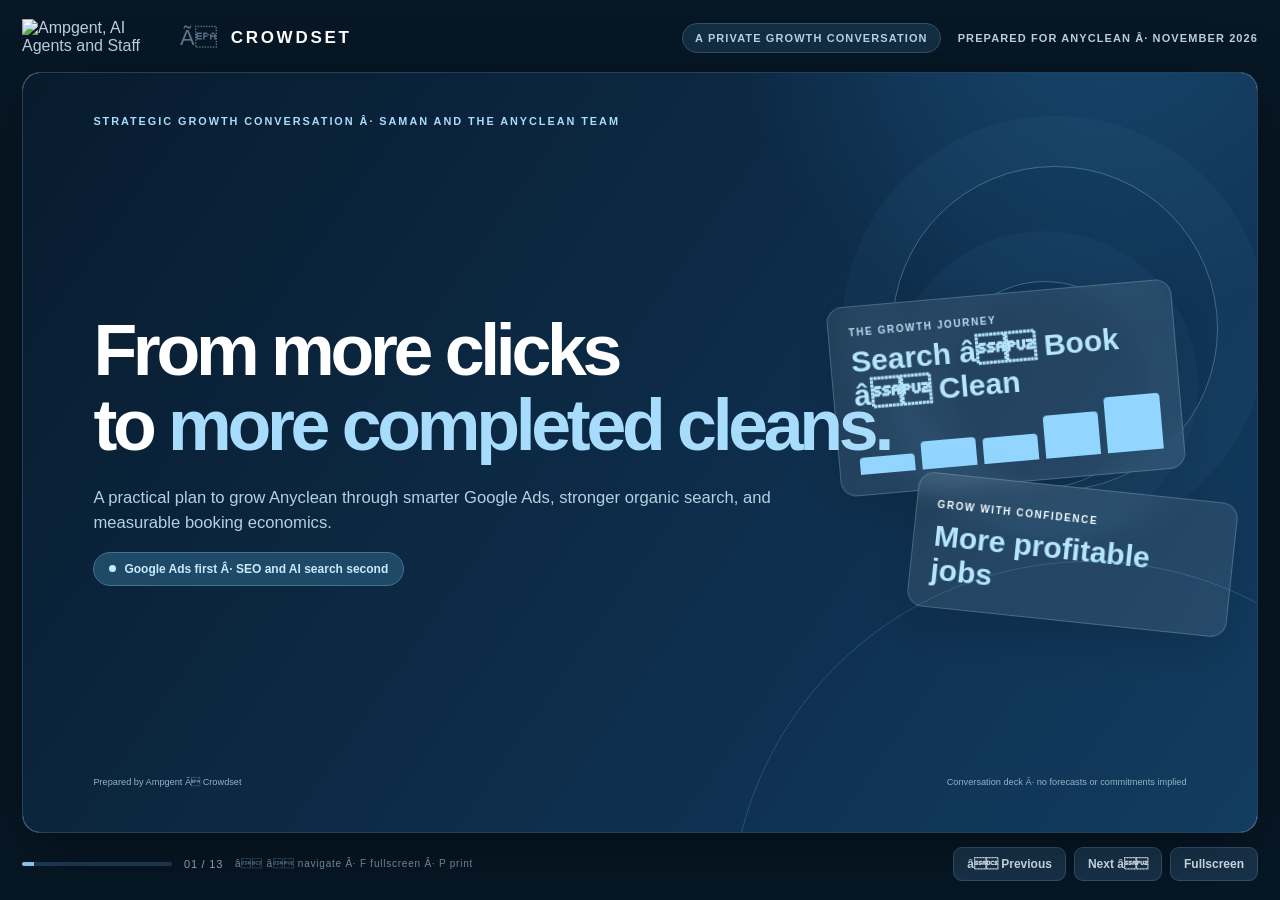
==== clients/anyclean/index.html @ 7c80d08f "Publish Anyclean growth strategy deck on shared Pages site" ====
<!doctype html>
<html lang="en">
<head>
<meta charset="utf-8">
<meta name="viewport" content="width=device-width,initial-scale=1,viewport-fit=cover">
<meta name="robots" content="noindex,nofollow,noarchive">
<meta name="theme-color" content="#081b2d">
<title>Anyclean Growth Strategy | Ampgent Ã Crowdset</title>
<style>
:root{--navy:#081b2d;--navy2:#102b45;--ink:#12243a;--muted:#5d7084;--blue:#287bc5;--ice:#a8dcfd;--sand:#cbae85;--teal:#13b79a;--lav:#7482bf;--paper:#f6f9fc;--border:#d8e2ed;--shadow:0 18px 60px #0b26321c;font-family:Inter,Manrope,"Segoe UI",Arial,sans-serif}
*{box-sizing:border-box}html,body{height:100%;margin:0}body{background:#071725;color:#fff;overflow:hidden;-webkit-font-smoothing:antialiased}button,input{font:inherit}a{color:inherit;text-underline-offset:3px}
#shell{height:100dvh;display:flex;flex-direction:column;padding:15px 22px 18px;gap:12px;max-width:1900px;margin:auto}
.topbar{height:45px;display:flex;align-items:center;justify-content:space-between;gap:20px;flex:none;color:#bfd0df}
.logo-row{display:flex;align-items:center;gap:14px}.ampgent{width:144px;height:38px;object-fit:contain}.brand-cross{color:#5d7991;font-size:22px}.crowdset{color:#fff;font-weight:850;letter-spacing:.16em;font-size:17px}.tiny{font-size:10px;letter-spacing:.16em;text-transform:uppercase;font-weight:850}.topbar-right{display:flex;align-items:center;gap:17px;font-size:11px;letter-spacing:.1em;text-transform:uppercase;font-weight:800}.topbar-right .tag{border:1px solid #34516a;background:#132d43;border-radius:100px;padding:8px 12px;color:#b9d2e9}
.stage{position:relative;flex:1;min-height:0;isolation:isolate;border:1px solid #244159;border-radius:18px;overflow:hidden;background:var(--paper);box-shadow:0 18px 70px #0005}.slide{display:none;position:absolute;inset:0;overflow:auto;background:var(--paper);color:var(--ink)}.slide.active{display:flex;flex-direction:column;animation:appear .32s ease-out both}@keyframes appear{from{opacity:.3;transform:translateY(7px)}to{opacity:1;transform:none}}
.slide.dark{background:linear-gradient(125deg,#081b2d 0%,#0f3354 74%,#123c60 100%);color:#fff}.slide.dark:before{content:"";position:absolute;width:60vw;height:60vw;border-radius:50%;background:radial-gradient(circle,#2e79b553,transparent 65%);top:-37vw;right:-16vw;pointer-events:none}.slide.dark:after{content:"";position:absolute;width:56vw;height:56vw;border-radius:50%;border:1px solid #6badd343;right:-15vw;bottom:-35vw;pointer-events:none}
.slide-inner{position:relative;z-index:1;display:flex;flex-direction:column;flex:1;padding:clamp(30px,3.3vw,62px) clamp(35px,5.5vw,96px) clamp(25px,3.3vw,55px);min-height:0}
.kicker{font-size:clamp(10px,.85vw,14px);font-weight:900;letter-spacing:.18em;text-transform:uppercase;color:var(--blue);margin:0 0 14px}.dark .kicker{color:var(--ice)}
h1,h2,h3,p{margin-top:0}h1{font-size:clamp(40px,5.6vw,96px);font-weight:850;line-height:1.04;letter-spacing:-.06em;max-width:1100px;margin-bottom:22px}h2{font-size:clamp(32px,3.5vw,65px);line-height:1.12;letter-spacing:-.05em;font-weight:840;margin-bottom:12px}h3{font-size:clamp(18px,1.65vw,28px);line-height:1.22;letter-spacing:-.026em;margin-bottom:10px}.sub{font-size:clamp(16px,1.3vw,24px);line-height:1.52;color:var(--muted);max-width:1000px}.dark .sub{color:#b4d1e3}.grow{flex:1}.em{color:var(--blue)}.dark .em{color:var(--ice)}
.deck-grid{display:grid;gap:clamp(12px,1.4vw,24px)}.g2{grid-template-columns:1fr 1fr}.g3{grid-template-columns:repeat(3,1fr)}.g4{grid-template-columns:repeat(4,1fr)}
.card{border-radius:16px;background:#fff;border:1px solid var(--border);box-shadow:0 7px 28px #17435a0a;padding:clamp(18px,2vw,32px);display:flex;flex-direction:column;gap:9px}.card.tint{background:#eaf2f9}.card.deep{background:#102e48;color:#fff;border-color:#234765}.card.soft{background:#eef9f6;border-color:#d4eee5}.card .smallcaps{font-size:10px;letter-spacing:.14em;text-transform:uppercase;font-weight:900;color:var(--muted)}.card.deep .smallcaps{color:#a4c6de}.metric{font-size:clamp(30px,3.3vw,62px);line-height:1.02;font-weight:850;letter-spacing:-.05em}.metric.blue{color:var(--blue)}.metric.teal{color:#009d83}.metric.sand{color:#d5b68c}.card .copy{font-size:clamp(12px,1.05vw,17px);line-height:1.48;color:var(--muted)}.card.deep .copy{color:#b7cfdd}.card .label{font-size:clamp(13px,1.1vw,17px);font-weight:760}
.pill{display:inline-flex;align-items:center;gap:8px;font-size:12px;font-weight:800;border-radius:100px;border:1px solid #bdd7ec;color:#145c92;background:#e4f1fa;padding:9px 15px}.dark .pill{background:#1e4967;color:#cae9fc;border-color:#47708a}.pill .dot{width:7px;height:7px;background:currentColor;border-radius:50%}
.bigline{display:flex;align-items:baseline;gap:18px}.bigline .metric{font-size:clamp(38px,4vw,74px)}.line{height:1px;background:var(--border);margin:12px 0}.dark .line{background:#315371}
.footer{margin-top:auto;padding-top:18px;display:flex;align-items:flex-end;justify-content:space-between;gap:20px;color:#748396;font-size:clamp(9px,.72vw,12px);line-height:1.5}.footer a{color:#3c73a4;text-decoration:underline}.dark .footer{color:#93b1c7}.dark .footer a{color:#b5daf6}.sources{max-width:90%}.source-label{font-weight:800;color:var(--muted)}
.arrow{width:34px;height:34px;display:flex;align-items:center;justify-content:center;background:#dbeaf5;color:#2c6ca5;border-radius:100px;font-weight:900;font-size:20px}.dark .arrow{background:#315976;color:white}.pipeline{display:flex;gap:10px;align-items:stretch}.pipe-step{flex:1;min-width:0;padding:18px 14px;border-radius:12px;background:#e8f1f9;border:1px solid #d1e2f0;font-weight:850;font-size:clamp(12px,1.2vw,19px);line-height:1.25}.pipe-step small{display:block;color:#687f91;font-size:11px;font-weight:600;margin-top:7px}.pipe-step.target{background:#d4f2e8;border-color:#b3e2d3}.pipe-arrow{align-self:center;font-size:20px;color:#7395b4}
.question{display:flex;gap:14px;align-items:flex-start;font-size:clamp(17px,1.45vw,25px);line-height:1.35;font-weight:690;border-bottom:1px solid #dae4ec;padding:17px 0}.question .idx{color:var(--blue);font-weight:900;font-size:16px;min-width:26px}
.slider-card{background:#fff;border:1px solid #dce5ef;border-radius:14px;padding:18px 20px}.slider-head{display:flex;align-items:center;justify-content:space-between;gap:20px;font-size:13px;font-weight:760}.slider-head strong{font-size:clamp(18px,1.7vw,28px);color:#154c78;font-variant-numeric:tabular-nums}.slider-card input[type=range]{width:100%;margin-top:14px;accent-color:#246ca6;cursor:pointer}.slider-card small{font-size:10px;color:#8696a6}.data-score{display:flex;align-items:center;justify-content:space-between;gap:25px;padding:23px 28px;background:#10324d;color:white;border-radius:18px}.data-score .minor{font-size:11px;color:#a7c6db;text-transform:uppercase;letter-spacing:.13em;font-weight:850}.data-score .major{font-size:clamp(36px,3.4vw,62px);font-weight:850;letter-spacing:-.055em}.data-score .explain{font-size:12px;max-width:180px;color:#c0d6e4;line-height:1.4}
.table-lite{width:100%;border-collapse:collapse;overflow:hidden;background:#fff;border-radius:12px;border:1px solid #dae5ee;font-size:clamp(11px,1vw,16px)}.table-lite th{background:#e8f1f9;text-align:left;color:#436c8d;font-size:10px;text-transform:uppercase;letter-spacing:.1em;padding:13px 15px}.table-lite td{padding:16px 15px;border-top:1px solid #e3edf4;font-weight:690}.table-lite td:last-child,.table-lite th:last-child{text-align:right}.table-lite .estimate{color:#1d6cab;font-weight:900}.thinbar{height:9px;background:#dfeaf3;border-radius:99px;overflow:hidden;margin-top:11px}.thinbar span{display:block;height:100%;background:linear-gradient(90deg,#1c67ac,#35aadd);border-radius:99px}
.bubble{height:7px;width:7px;border-radius:50%;background:#26b89d;display:inline-block;margin-right:7px}.sep{width:1px;background:#cadbe7}.accent{border-left:4px solid var(--blue);padding-left:18px}.tagline{font-size:clamp(14px,1.25vw,23px);color:#d0e9f7;font-weight:620}.nobreak{white-space:nowrap}
.deck-controls{height:37px;display:flex;align-items:center;justify-content:space-between;flex:none;color:#91afc4}.control-left{display:flex;align-items:center;gap:12px;font-size:11px;letter-spacing:.07em}.meter{height:4px;background:#203b54;width:150px;border-radius:100px;overflow:hidden}.meter-fill{height:100%;width:7%;background:#91cef5;transition:width .25s}.control-right{display:flex;align-items:center;gap:8px}.btn{border:1px solid #35536a;border-radius:9px;background:#18334b;color:#dae9f4;font-weight:750;font-size:12px;padding:9px 13px;cursor:pointer}.btn:hover{background:#245273}.btn:focus-visible{outline:3px solid #84c5f4}.key-help{font-size:10px;color:#7697ad;margin-right:8px}
.right-illustration{position:absolute;right:2%;top:9%;height:80%;width:40%;pointer-events:none}.orb{position:absolute;border:1px solid #a1d4ee55;border-radius:50%;box-shadow:0 0 0 50px #7dbde90a}.orb.one{width:66%;aspect-ratio:1;right:3%;top:4%}.orb.two{width:42%;aspect-ratio:1;right:17%;top:23%}.float-card{position:absolute;background:#fbffff16;border:1px solid #caedff38;backdrop-filter:blur(10px);color:#f4fbff;padding:20px;border-radius:16px;box-shadow:0 20px 50px #0002}.float-card.one{right:11%;top:25%;width:70%;transform:rotate(-5deg)}.float-card.two{right:0;top:57%;width:65%;transform:rotate(6deg)}.float-num{font-size:30px;font-weight:850;color:#b6e6fd;margin-top:7px}.float-graph{display:flex;align-items:end;height:62px;gap:7px}.float-graph i{display:block;background:#92d6ff;border-radius:4px 4px 0 0;flex:1}
.disclaimer{background:#fff7e9;border:1px solid #f0deba;border-radius:10px;padding:10px 14px;color:#765d3c;font-size:11px;line-height:1.45;font-weight:650}.bluecap{color:#286f9f;font-size:11px;letter-spacing:.11em;text-transform:uppercase;font-weight:900}
@media(max-width:1000px){.slide-inner{padding:28px 38px}.g4{grid-template-columns:repeat(2,1fr)}h2{font-size:clamp(29px,4.2vw,48px)}.card{padding:17px}.footer{font-size:9px}.control-left .key-help{display:none}.metric{font-size:40px}.right-illustration{opacity:.55}}
@media(max-width:680px){#shell{padding:7px 6px 10px;gap:5px}.topbar{height:36px;padding:0 5px}.ampgent{width:98px;height:30px}.crowdset{font-size:11px}.logo-row{gap:7px}.brand-cross{font-size:14px}.topbar-right{display:none}.stage{border-radius:9px}.slide-inner{padding:30px 19px 24px}.g2,.g3,.g4{grid-template-columns:1fr}.deck-grid{gap:10px}.card{padding:15px;gap:3px}.card .copy{font-size:12px}h1{font-size:38px;letter-spacing:-.045em}h2{font-size:32px}.sub{font-size:15px}.footer{font-size:9px}.right-illustration{opacity:.18}.pipeline{flex-direction:column}.pipe-arrow{transform:rotate(90deg)}.pipe-step{padding:10px}.table-lite td,.table-lite th{padding:9px 7px;font-size:10px}.question{font-size:17px;padding:10px 0}.slider-card{padding:10px}.card .metric{font-size:36px}.key-help{display:none}.deck-controls{height:35px}.footer{padding-top:10px}.source-label{display:none}}
@media print{@page{size:16in 9in;margin:0}html,body{height:auto;overflow:visible;background:#fff}#shell{height:auto;display:block;padding:0}.topbar,.deck-controls{display:none}.stage{border:0;box-shadow:none;display:block;overflow:visible}.slide{position:relative;display:flex!important;height:9in;width:16in;overflow:hidden;break-after:page;page-break-after:always}.slide-inner{padding:62px 85px}.right-illustration{width:40%}.footer{font-size:12px}}
</style>
</head>
<body>
<div id="shell">
<header class="topbar" aria-label="Presentation branding">
  <div class="logo-row"><img class="ampgent" src="ampgent.svg" alt="Ampgent, AI Agents and Staff"><span class="brand-cross">Ã</span><span class="crowdset">CROWDSET</span></div>
  <div class="topbar-right"><span class="tag">A private growth conversation</span><span>Prepared for Anyclean Â· November 2026</span></div>
</header>
<main class="stage" id="stage" aria-label="Anyclean strategy presentation">

<section class="slide dark active" data-slide="1" aria-label="Opening">
<div class="right-illustration"><div class="orb one"></div><div class="orb two"></div><div class="float-card one"><div class="tiny" style="color:#b9ddf2">The growth journey</div><div class="float-num">Search â Book â Clean</div><div class="float-graph"><i style="height:28%"></i><i style="height:45%"></i><i style="height:42%"></i><i style="height:69%"></i><i style="height:90%"></i></div></div><div class="float-card two"><span class="tiny">Grow with confidence</span><div class="float-num">More profitable jobs</div></div></div>
<div class="slide-inner"><div class="kicker">Strategic growth conversation Â· Saman and the Anyclean team</div><div class="grow" style="display:flex;flex-direction:column;justify-content:center;max-width:880px"><h1>From more clicks<br>to <span class="em">more completed cleans.</span></h1><p class="sub" style="max-width:680px">A practical plan to grow Anyclean through smarter Google Ads, stronger organic search, and measurable booking economics.</p><div><span class="pill"><span class="dot"></span>Google Ads first Â· SEO and AI search second</span></div></div><div class="footer"><span>Prepared by Ampgent Ã Crowdset</span><span>Conversation deck Â· no forecasts or commitments implied</span></div></div>
</section>

<section class="slide" data-slide="2" aria-label="Discovery questions">
<div class="slide-inner"><div class="kicker">01 Â· Align on the actual business goal</div><h2>Before we talk about leads,<br><span class="em">what does success mean?</span></h2><p class="sub">Let's make sure we're solving for profitable completed work, not just a larger number in an advertising dashboard.</p><div class="deck-grid g2" style="margin-top:clamp(12px,2vw,30px)"><div class="card"><div class="bluecap">Three things to clarify</div><div class="question"><span class="idx">01</span><span>Is <strong>100 leads per day</strong> the target, or the current volume?</span></div><div class="question"><span class="idx">02</span><span>What qualifies as a lead, an enquiry, a quote, or a booking?</span></div><div class="question"><span class="idx">03</span><span>Which cities and services can accept more work today?</span></div></div><div class="card deep"><span class="smallcaps">The lens we recommend</span><div class="metric sand" style="font-size:clamp(38px,3.4vw,60px)">Profit per job</div><p class="copy">A campaign only scales sustainably when bookings, fulfillment capacity, contribution margin, and repeat demand all work together.</p><div class="line"></div><p style="font-size:18px;line-height:1.35;margin:0;color:#e0eff7;font-weight:690">We'll set the target together after seeing actual account and booking data.</p></div></div><div class="footer"><span>Discovery first, recommendation second</span><span>2 / 13</span></div></div>
</section>

<section class="slide" data-slide="3" aria-label="Anyclean current business">
<div class="slide-inner"><div class="kicker">02 Â· Anyclean today</div><h2>You've already built<br><span class="em">a meaningful national footprint.</span></h2><p class="sub">These are conversation starting points, not an audit of financial or operational records.</p><div class="deck-grid g3" style="margin-top:clamp(12px,2vw,30px)"><div class="card deep"><div class="smallcaps">Annual sales Â· reported by Saman</div><div class="metric sand">$1.2M</div><div class="copy">CAD, pending confirmation of the reporting period and whether this is gross bookings or retained company revenue.</div></div><div class="card"><div class="smallcaps">Completed jobs Â· public website</div><div class="metric blue">5,684</div><div class="copy">Cumulative since May 2024. Not a current-year count or a measure of advertising leads.</div></div><div class="card"><div class="smallcaps">Published local footprint</div><div class="metric blue">460</div><div class="copy">Area pages across Canadian towns and cities. A foundation for more relevant search journeys.</div></div></div><div class="card" style="margin-top:20px;padding:19px 28px"><div class="deck-grid g3"><div><strong>44%</strong><div class="copy">Move-in / move-out share of historical completed jobs</div></div><div><strong>27%</strong><div class="copy">Deep cleaning share of historical completed jobs</div></div><div><strong>4.3 / 5</strong><div class="copy">Published combined Google and Trustpilot rating</div></div></div></div><div class="footer"><span class="sources"><span class="source-label">Sources</span> <a href="https://anyclean.ca/locations/" target="_blank" rel="noreferrer">Anyclean locations and cumulative jobs, Oct 18 2026</a>. Annual sales as reported in preliminary conversation.</span><span>3 / 13</span></div></div>
</section>

<section class="slide" data-slide="4" aria-label="Estimate current jobs and leads">
<div class="slide-inner"><div class="kicker">03 Â· An interactive working model</div><h2>What might <span class="em">$1.2 million</span><br>actually translate into?</h2><p class="sub">Change the two assumptions below together. These are estimates based on reported revenue, not measured lead volume.</p><div class="deck-grid g2" style="margin-top:18px;align-items:stretch"><div class="deck-grid" style="gap:13px"><div class="slider-card"><div class="slider-head"><span>Average revenue per completed job</span><strong id="ticketVal">CAD $400</strong></div><input id="ticketRange" type="range" min="200" max="700" value="400" step="25" aria-label="Average job revenue"><small>Anyclean publicly reports a wide range of service-specific job totals.</small></div><div class="slider-card"><div class="slider-head"><span>Enquiry-to-completed-job rate</span><strong id="closeVal">35%</strong></div><input id="closeRange" type="range" min="15" max="60" value="35" step="5" aria-label="Enquiry to completed job percentage"><small>Assumption only, confirm the CRM's actual end-to-end conversion.</small></div><div class="disclaimer">CAD 1.2M is treated as annual gross completed-job billings for illustration. If the business recognizes net revenue or includes subscription, repeat or non-job income, this model must be adjusted.</div></div><div class="deck-grid g2" style="align-content:stretch"><div class="card tint"><div class="smallcaps">Possible jobs / month</div><div class="metric blue" id="nowJobs">250</div><div class="copy">At the selected average job value</div></div><div class="card tint"><div class="smallcaps">Possible enquiries / month</div><div class="metric blue" id="nowLeads">714</div><div class="copy">Based on the selected conversion rate</div></div><div class="card deep" style="grid-column:1/-1"><div class="smallcaps">Implied enquiries per day</div><div class="bigline"><div class="metric sand" id="nowDaily">24</div><span class="copy">vs. a potential 100/day goal</span></div><div class="thinbar" style="background:#325773"><span id="baselineBar" style="width:24%"></span></div></div></div></div><div class="footer"><span>Illustrative model, 12 months a year and 30 days per month for lead averages</span><span>4 / 13</span></div></div>
</section>

<section class="slide dark" data-slide="5" aria-label="One hundred leads per day scenario">
<div class="slide-inner"><div class="kicker">04 Â· Ambition meets operational reality</div><h2>What could <span class="em">100 leads per day</span><br>actually mean for Anyclean?</h2><p class="sub">Using the same assumptions from the previous slide. No advertising cost is included in these gross-billings projections.</p><div class="deck-grid g3" style="margin-top:clamp(16px,2.5vw,38px)"><div class="card deep"><div class="smallcaps">Leads / 30-day month</div><div class="metric sand">3,000</div><div class="copy">New inbound enquiries, assuming 100 per day</div></div><div class="card deep"><div class="smallcaps">Completed jobs / month</div><div class="metric sand" id="goalJobs">1,050</div><div class="copy" id="goalJobDesc">Using a 35% enquiry-to-job rate</div></div><div class="card deep"><div class="smallcaps">Annualized gross job billings</div><div class="metric sand" id="goalRevenue">$5.04M</div><div class="copy">Using the assumed average job value, before labor and operating costs</div></div></div><div class="card" style="margin-top:clamp(13px,2vw,27px);background:#d9eaf7;color:#153451"><div style="display:flex;gap:18px;align-items:center;justify-content:space-between;flex-wrap:wrap"><div><div class="smallcaps">Scale implied by the target</div><div class="metric blue" id="goalMultiple">4.2Ã</div></div><div style="max-width:660px;font-size:clamp(15px,1.25vw,21px);line-height:1.45;font-weight:700">The question becomes whether crews, scheduling, service quality, cash flow and booking conversion can scale this far, not just whether we can buy more traffic.</div></div></div><div class="footer"><span>Scenario only. Assumes all leads are incremental, 30 days per month, constant ticket and close rate, and sufficient capacity. Not a revenue forecast.</span><span>5 / 13</span></div></div>
</section>

<section class="slide" data-slide="6" aria-label="Where to start">
<div class="slide-inner"><div class="kicker">05 Â· Focus before nationwide expansion</div><h2>Start where <span class="em">demand and delivery</span><br>already have evidence.</h2><p class="sub">Anyclean's publicly reported completed jobs provide a starting shortlist, not proof of current search demand or profitability.</p><div class="deck-grid g3" style="margin-top:25px"><div class="card"><div class="smallcaps">Toronto Â· Ontario</div><div class="metric blue">757</div><div class="label">historical completed jobs</div><div class="line"></div><h3>Deep cleaning<br>and move-out</h3><div class="copy">Strong existing activity across both categories. Start with distinct landing pages and ad groups.</div></div><div class="card"><div class="smallcaps">Vancouver Â· British Columbia</div><div class="metric blue">321</div><div class="label">historical completed jobs</div><div class="line"></div><h3>Move-out cleaning</h3><div class="copy">Relocation-intent searches. Test one clear service promise and quality of bookings.</div></div><div class="card"><div class="smallcaps">Calgary Â· Alberta</div><div class="metric blue">294</div><div class="label">historical completed jobs</div><div class="line"></div><h3>Move-out cleaning</h3><div class="copy">A second market with public job history. Hold as a reserve until budget and crew availability are confirmed.</div></div></div><div class="card tint" style="margin-top:20px;display:block"><strong>Proposed principle.</strong> Allocate the first pilot by service, city and booking capacity. Avoid spreading a small budget across hundreds of landing-page locations before learning what converts.</div><div class="footer"><span class="sources">Source. <a href="https://anyclean.ca/locations/" target="_blank" rel="noreferrer">Anyclean published cumulative job records, Oct 18 2026</a>. Pilot priorities are our hypotheses.</span><span>6 / 13</span></div></div>
</section>

<section class="slide" data-slide="7" aria-label="Keywords and click economics">
<div class="slide-inner"><div class="kicker">06 Â· Search keyword opportunity and cost model</div><h2>What do high-intent clicks<br><span class="em">turn into?</span></h2><div class="deck-grid g2" style="margin-top:8px;align-items:start"><div class="deck-grid" style="gap:10px"><div class="card tint"><div class="smallcaps">Candidate keyword families Â· not a Planner export</div><div style="display:flex;gap:8px;flex-wrap:wrap;margin-top:8px"><span class="pill">move out cleaning toronto</span><span class="pill">deep cleaning toronto</span><span class="pill">move out cleaning vancouver</span><span class="pill">move out cleaning calgary</span></div><p class="copy" style="margin:8px 0 0">Search volume and keyword-specific Canadian bids are still awaiting authenticated Google Keyword Planner or Anyclean account access.</p></div><div class="deck-grid g2"><div class="slider-card"><div class="slider-head"><span>Example CPC Â· CAD</span><strong id="cpcVal">$4.00</strong></div><input type="range" id="cpcRange" min="2" max="12" step=".5" value="4" aria-label="Example Canadian dollars per click"></div><div class="slider-card"><div class="slider-head"><span>Click-to-lead conversion</span><strong id="cvrVal">8%</strong></div><input type="range" id="cvrRange" min="4" max="25" step="1" value="8" aria-label="Example paid search conversion percentage"></div></div><div class="data-score"><div><div class="minor">Illustrative media CPL</div><div class="major" id="modelCpl">CAD $50.00</div></div><div class="explain">CPC divided by conversion rate. This is not a quote, target or prediction.</div></div></div><div class="card"><div class="smallcaps">External category benchmark Â· US, not Canada</div><div class="metric blue">US $8.50</div><div class="label">CPC, cleaning / maid services</div><div class="line"></div><div class="deck-grid g2"><div><div class="metric" style="font-size:clamp(26px,2.5vw,45px)">17.65%</div><div class="copy">Reported click-to-lead conversion</div></div><div><div class="metric" style="font-size:clamp(26px,2.5vw,45px)">US $46.99</div><div class="copy">Reported cost per lead</div></div></div><div class="disclaimer" style="margin-top:auto">External LocaliQ 2025 US benchmark across cleaning businesses, not Anyclean's results. The CAD calculator at left uses deliberately chosen illustrative assumptions, not these US values.</div></div></div><div class="footer"><span class="sources">Source. <a href="https://localiq.com/blog/home-services-search-advertising-benchmarks/" target="_blank" rel="noreferrer">LocaliQ 2025 cleaning category benchmarks</a>. Canadian keyword-level Planner results remain unverified.</span><span>7 / 13</span></div></div>
</section>

<section class="slide" data-slide="8" aria-label="Value of active management">
<div class="slide-inner"><div class="kicker">07 Â· Google Ads management</div><h2>Running campaigns is one thing.<br><span class="em">Managing them actively</span> is another.</h2><p class="sub">The goal is not simply cheaper clicks. It is more completed work for the same, or better controlled, acquisition budget.</p><div class="deck-grid g2" style="margin-top:23px"><div class="card"><div class="smallcaps">Common self-managed risks to check</div><div class="question" style="font-size:clamp(14px,1.2vw,20px)"><span class="idx">01</span><span>Search terms that look relevant but never book</span></div><div class="question" style="font-size:clamp(14px,1.2vw,20px)"><span class="idx">02</span><span>Budget spread across the wrong cities or services</span></div><div class="question" style="font-size:clamp(14px,1.2vw,20px)"><span class="idx">03</span><span>Automated bidding trained on every form, not real jobs</span></div><div class="question" style="font-size:clamp(14px,1.2vw,20px);border-bottom:0"><span class="idx">04</span><span>Leads lost between click, call, quote and booking</span></div></div><div class="card deep"><div class="smallcaps">What a dedicated operator should deliver</div><div class="question" style="color:#e5f1f7;border-color:#315470;font-size:clamp(14px,1.2vw,20px)"><span class="idx" style="color:#b1dafe">01</span><span>Weekly search term pruning and negative keyword work</span></div><div class="question" style="color:#e5f1f7;border-color:#315470;font-size:clamp(14px,1.2vw,20px)"><span class="idx" style="color:#b1dafe">02</span><span>Service-by-city budget and creative experiments</span></div><div class="question" style="color:#e5f1f7;border-color:#315470;font-size:clamp(14px,1.2vw,20px)"><span class="idx" style="color:#b1dafe">03</span><span>Offline booked-job conversion feedback into Ads</span></div><div class="question" style="color:#e5f1f7;border:0;font-size:clamp(14px,1.2vw,20px)"><span class="idx" style="color:#b1dafe">04</span><span>Clear scorecards linking spend to completed revenue</span></div></div></div><div class="footer"><span>Optimization practices to evaluate, not claims about the current Anyclean account</span><span>8 / 13</span></div></div>
</section>

<section class="slide" data-slide="9" aria-label="Conversion rate improvement model">
<div class="slide-inner"><div class="kicker">08 Â· What management improvements could be worth</div><h2>A better conversion rate can<br><span class="em">change the economics.</span></h2><p class="sub">Sensitivity model at an unchanged hypothetical CAD $4 CPC. These are possible arithmetic outcomes, not an industry-measured uplift or promised improvement.</p><div class="deck-grid g3" style="margin-top:27px"><div class="card"><div class="smallcaps">Illustrative baseline</div><div class="metric">8%</div><div class="label">Visitor-to-lead conversion</div><div class="line"></div><div class="metric blue">$50</div><div class="copy">CAD media cost per lead</div></div><div class="card soft"><div class="smallcaps">If conversion increases</div><div class="metric teal">10%</div><div class="label">25% relative increase in lead rate</div><div class="line"></div><div class="metric teal">$40</div><div class="copy">CAD media CPL, 20% lower than example baseline</div></div><div class="card soft"><div class="smallcaps">If conversion improves further</div><div class="metric teal">12%</div><div class="label">50% relative increase in lead rate</div><div class="line"></div><div class="metric teal">$33.33</div><div class="copy">CAD media CPL, 33% lower than example baseline</div></div></div><div class="card tint" style="margin-top:24px"><h3 style="margin-bottom:3px">How would we pursue this?</h3><div class="deck-grid g3"><div class="copy"><span class="bubble"></span>Better keyword and geographic intent</div><div class="copy"><span class="bubble"></span>Landing pages aligned to cleaning service</div><div class="copy"><span class="bubble"></span>Call, quote and booking attribution</div></div></div><div class="footer"><span>Illustration. Media CPL = average CPC Ã· lead conversion rate. Real impact depends on account baseline, lead quality, competition, costs, and implementation.</span><span>9 / 13</span></div></div>
</section>

<section class="slide" data-slide="10" aria-label="SEO and answer engine optimization">
<div class="slide-inner"><div class="kicker">09 Â· A second compounding acquisition channel</div><h2>Build organic demand alongside<br><span class="em">paid search performance.</span></h2><p class="sub">Search engine optimization and AI search visibility should reduce dependence on paid acquisition over time, not be sold as a magic way to lower Google auction CPC.</p><div class="deck-grid g2" style="margin-top:20px"><div class="card"><div class="smallcaps">Search engine optimization Â· SEO</div><h3>Win more relevant unpaid visits.</h3><p class="copy">Improve technical performance, local service-page uniqueness, internal links, genuinely useful service content, reviews and city coverage. Measure organic enquiries and completed jobs, not rankings alone.</p><div class="line"></div><div class="bluecap">Opportunity for Anyclean</div><p class="copy" style="margin:0">460 published area pages create both an opportunity for coverage and a need to evaluate page quality and differentiation.</p></div><div class="card deep"><div class="smallcaps">AI and answer engine visibility Â· AEO / GEO</div><h3>Be discoverable where answers are formed.</h3><p class="copy">Develop trustworthy, well-structured service information, local evidence and authoritative mentions. Track referral visibility, branded searches and qualified visits where measurable.</p><div class="line"></div><p class="copy" style="margin:0">Google says good SEO fundamentals also apply to AI Overviews and AI Mode. No special AI-only markup or guaranteed placement exists.</p></div></div><div class="footer"><span class="sources">Sources. <a href="https://anyclean.ca/locations/" target="_blank" rel="noreferrer">Anyclean locations</a>. <a href="https://developers.google.com/search/docs/appearance/ai-features" target="_blank" rel="noreferrer">Google Search Central, AI features and your website</a>.</span><span>10 / 13</span></div></div>
</section>

<section class="slide" data-slide="11" aria-label="Organic economics scenario">
<div class="slide-inner"><div class="kicker">10 Â· Illustrating blended acquisition economics</div><h2>More organic leads can lower<br><span class="em">the average media cost of growth.</span></h2><p class="sub">A model of channel mix, not a prediction of what SEO or AEO will generate.</p><div class="deck-grid g2" style="margin-top:19px"><div class="deck-grid" style="gap:12px"><div class="card"><div class="smallcaps">Paid media stays constant</div><div class="metric blue">$10,000</div><div class="copy">CAD monthly media spend, generating 200 leads at CAD $50 paid media CPL</div></div><div class="slider-card"><div class="slider-head"><span>Additional organic leads / month</span><strong id="organicVal">50</strong></div><input type="range" id="organicRange" min="0" max="150" step="10" value="50" aria-label="Additional monthly organic leads"><small>Only count qualified incremental leads, not duplicated paid traffic.</small></div></div><div class="card deep"><div class="smallcaps">Illustrative combined funnel</div><div class="deck-grid g2"><div><div class="metric sand" id="blendedLeads">250</div><div class="copy">Total paid and incremental organic leads</div></div><div><div class="metric sand" id="blendedCpl">$40</div><div class="copy">Media spend per combined lead</div></div></div><div class="line"></div><div class="bigline"><div class="metric" id="blendedSavings" style="color:#8ee1c9">20%</div><div class="copy">lower blended media cost per lead, before SEO fees</div></div></div></div><div class="disclaimer" style="margin-top:17px">SEO does not automatically lower Google Ads CPC. Savings are from acquiring more incremental leads without proportional media spend. Include SEO labor and content costs to calculate true all-in acquisition cost; measure incrementality to avoid double counting.</div><div class="footer"><span>Hypothetical acquisition-mix illustration only. No organic traffic forecast or result guarantee.</span><span>11 / 13</span></div></div>
</section>

<section class="slide" data-slide="12" aria-label="Data access and measurement">
<div class="slide-inner"><div class="kicker">11 Â· The data needed for a credible plan</div><h2>We need to see the <span class="em">complete funnel</span>,<br>not just the Ads dashboard.</h2><div class="pipeline" style="margin-top:18px"><div class="pipe-step">Search<br>click<small>Google Ads</small></div><div class="pipe-arrow">â</div><div class="pipe-step">Enquiry<small>GA4 Â· calls Â· forms</small></div><div class="pipe-arrow">â</div><div class="pipe-step">Qualified<br>lead<small>CRM Â· follow-up</small></div><div class="pipe-arrow">â</div><div class="pipe-step">Booked<br>clean<small>Calendar Â· jobs</small></div><div class="pipe-arrow">â</div><div class="pipe-step target">Completed<br>profit<small>Value Â· margin</small></div></div><div class="deck-grid g2" style="margin-top:26px"><div class="card"><h3>Read-only access we would request</h3><div class="copy"><span class="bubble"></span>Google Ads account and conversion actions</div><div class="copy"><span class="bubble"></span>Google Analytics 4 and Google Tag Manager</div><div class="copy"><span class="bubble"></span>Google Search Console, for organic traffic</div><div class="copy"><span class="bubble"></span>Call tracking, CRM and booking performance exports</div><div class="copy"><span class="bubble"></span>Google Business Profiles, if applicable</div></div><div class="card tint"><h3>Business numbers to validate together</h3><div class="copy"><span class="bubble"></span>Last 90 days of ad spend, clicks and real leads</div><div class="copy"><span class="bubble"></span>Lead-to-quote and quote-to-paid-job rates</div><div class="copy"><span class="bubble"></span>Average job billings and actual contribution margin</div><div class="copy"><span class="bubble"></span>Repeat bookings and lifetime customer value</div><div class="copy"><span class="bubble"></span>Crew capacity and unserved cities</div></div></div><div class="footer"><span>Invite access via native Google permissions. Never share account passwords or private keys.</span><span>12 / 13</span></div></div>
</section>

<section class="slide dark" data-slide="13" aria-label="Recommendation and next step">
<div class="slide-inner"><div class="kicker">12 Â· The proposed next step</div><h2>Validate first.<br><span class="em">Then build a repeatable growth engine.</span></h2><p class="sub" style="max-width:900px">A focused, measurable engagement. No promised cost per lead, booked-job volume, or spend commitment before account review.</p><div class="deck-grid g3" style="margin-top:clamp(24px,3vw,52px)"><div class="card deep"><span class="smallcaps">Phase 1 Â· Diagnose</span><h3 style="font-size:clamp(20px,2.1vw,36px)">Audit the real economics</h3><p class="copy">Read Ads and GA4, validate conversion quality, account structure and last 90 days of booked-job performance.</p></div><div class="card deep"><span class="smallcaps">Phase 2 Â· Prove</span><h3 style="font-size:clamp(20px,2.1vw,36px)">Test a focused pilot</h3><p class="copy">Launch only after approval, in a few service and city combinations, with a capped budget and clear success metrics.</p></div><div class="card deep"><span class="smallcaps">Phase 3 Â· Compound</span><h3 style="font-size:clamp(20px,2.1vw,36px)">Scale what works</h3><p class="copy">Optimize for qualified bookings while building SEO and credible AI search visibility to diversify future demand.</p></div></div><div class="card" style="margin-top:clamp(15px,2vw,30px);background:#e5f2f8"><div style="display:flex;justify-content:space-between;gap:20px;align-items:center;flex-wrap:wrap"><div><div class="bluecap">The decision we'd like to make today</div><h3 style="margin:5px 0 0;color:#153956">Can we review your real account and booking data, then agree on a viable pilot?</h3></div><span class="pill">Ampgent Ã Crowdset</span></div></div><div class="footer"><span>Services. Google Ads management Â· SEO Â· AI search visibility Â· conversion measurement</span><span>13 / 13</span></div></div>
</section>
</main>
<footer class="deck-controls" aria-label="Slide controls"><div class="control-left"><div class="meter" aria-hidden="true"><div class="meter-fill" id="meterFill"></div></div><span id="counter">01 / 13</span><span class="key-help">â â navigate Â· F fullscreen Â· P print</span></div><div class="control-right"><button class="btn" type="button" id="prevBtn" aria-label="Previous slide">â Previous</button><button class="btn" type="button" id="nextBtn" aria-label="Next slide">Next â</button><button class="btn" type="button" id="fullBtn" aria-label="Toggle fullscreen">Fullscreen</button></div></footer>
</div>
<script>
(()=>{
'use strict';const slides=[...document.querySelectorAll('.slide')];const total=slides.length;let idx=0;
const $=id=>document.getElementById(id);const fmt=n=>Math.round(n).toLocaleString('en-CA');const cad=(n,d=0)=>'$'+Number(n).toLocaleString('en-CA',{minimumFractionDigits:d,maximumFractionDigits:d});
function go(n){idx=Math.max(0,Math.min(total-1,n));slides.forEach((s,i)=>{s.classList.toggle('active',i===idx);s.setAttribute('aria-hidden',i!==idx?'true':'false');if(i===idx)s.scrollTop=0});$('meterFill').style.width=((idx+1)/total*100)+'%';$('counter').textContent=String(idx+1).padStart(2,'0')+' / '+String(total).padStart(2,'0');$('prevBtn').disabled=idx===0;$('nextBtn').disabled=idx===total-1;history.replaceState(null,'','#slide-'+(idx+1));}
function updateEconomics(){let ticket=+$('ticketRange').value,close=+$('closeRange').value;const monthlyJobs=1_200_000/12/ticket,monthlyLeads=monthlyJobs/(close/100),daily=monthlyLeads/30,goalJobs=3000*close/100,goalAnnual=goalJobs*ticket*12; $('ticketVal').textContent='CAD '+cad(ticket);$('closeVal').textContent=close+'%';$('nowJobs').textContent=fmt(monthlyJobs);$('nowLeads').textContent=fmt(monthlyLeads);$('nowDaily').textContent=fmt(daily);$('baselineBar').style.width=Math.min(100,Math.max(1,daily))+'%';$('goalJobs').textContent=fmt(goalJobs);$('goalJobDesc').textContent='Using a '+close+'% enquiry-to-job rate';$('goalRevenue').textContent='$'+(goalAnnual/1e6).toFixed(2)+'M';$('goalMultiple').textContent=(goalAnnual/1_200_000).toFixed(1)+'Ã';}
function updateCpl(){let cpc=+$('cpcRange').value,cvr=+$('cvrRange').value;$('cpcVal').textContent=cad(cpc,2);$('cvrVal').textContent=cvr+'%';$('modelCpl').textContent='CAD '+cad(cpc/(cvr/100),2);}
function updateOrganic(){const organic=+$('organicRange').value,totalLeads=200+organic,blended=10000/totalLeads,savings=(1-blended/50)*100;$('organicVal').textContent=fmt(organic);$('blendedLeads').textContent=fmt(totalLeads);$('blendedCpl').textContent=cad(blended,2);$('blendedSavings').textContent=Math.round(savings)+'%';}
for(const id of ['ticketRange','closeRange'])$(id).addEventListener('input',updateEconomics);for(const id of ['cpcRange','cvrRange'])$(id).addEventListener('input',updateCpl);$('organicRange').addEventListener('input',updateOrganic);
$('prevBtn').addEventListener('click',()=>go(idx-1));$('nextBtn').addEventListener('click',()=>go(idx+1));$('fullBtn').addEventListener('click',()=>{if(!document.fullscreenElement){document.documentElement.requestFullscreen?.()}else document.exitFullscreen?.()});
document.addEventListener('keydown',e=>{if(e.target instanceof HTMLInputElement)return; if(['ArrowRight','ArrowDown',' ','PageDown'].includes(e.key)){e.preventDefault();go(idx+1)}if(['ArrowLeft','ArrowUp','PageUp'].includes(e.key)){e.preventDefault();go(idx-1)}if(e.key==='Home')go(0);if(e.key==='End')go(total-1);if(e.key.toLowerCase()==='f')$('fullBtn').click();if(e.key.toLowerCase()==='p')window.print();});
const initial=Number((location.hash.match(/slide-(\d+)/)||[])[1]||1);go(initial-1);updateEconomics();updateCpl();updateOrganic();
})();
</script>
</body>
</html>
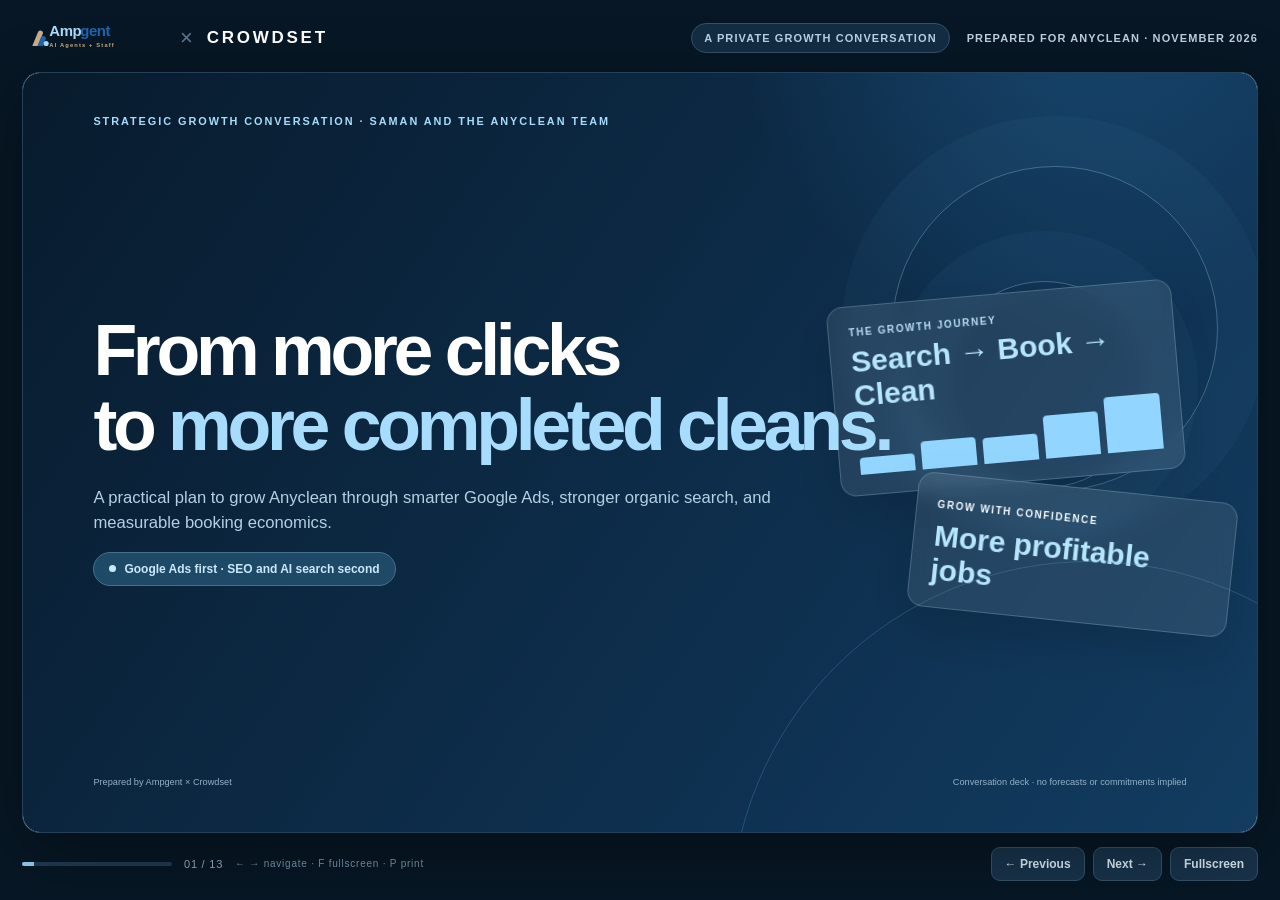
==== commit 38784185: "Preserve byte-exact UTF-8 Anyclean presentation during shared-site migration" ====
--- a/clients/anyclean/index.html
+++ b/clients/anyclean/index.html
@@ -5,7 +5,7 @@
 <meta name="viewport" content="width=device-width,initial-scale=1,viewport-fit=cover">
 <meta name="robots" content="noindex,nofollow,noarchive">
 <meta name="theme-color" content="#081b2d">
-<title>Anyclean Growth Strategy | Ampgent Ã Crowdset</title>
+<title>Anyclean Growth Strategy | Ampgent × Crowdset</title>
 <style>
 :root{--navy:#081b2d;--navy2:#102b45;--ink:#12243a;--muted:#5d7084;--blue:#287bc5;--ice:#a8dcfd;--sand:#cbae85;--teal:#13b79a;--lav:#7482bf;--paper:#f6f9fc;--border:#d8e2ed;--shadow:0 18px 60px #0b26321c;font-family:Inter,Manrope,"Segoe UI",Arial,sans-serif}
 *{box-sizing:border-box}html,body{height:100%;margin:0}body{background:#071725;color:#fff;overflow:hidden;-webkit-font-smoothing:antialiased}button,input{font:inherit}a{color:inherit;text-underline-offset:3px}
@@ -38,72 +38,72 @@
 <body>
 <div id="shell">
 <header class="topbar" aria-label="Presentation branding">
-  <div class="logo-row"><img class="ampgent" src="ampgent.svg" alt="Ampgent, AI Agents and Staff"><span class="brand-cross">Ã</span><span class="crowdset">CROWDSET</span></div>
-  <div class="topbar-right"><span class="tag">A private growth conversation</span><span>Prepared for Anyclean Â· November 2026</span></div>
+  <div class="logo-row"><img class="ampgent" src="ampgent.svg" alt="Ampgent, AI Agents and Staff"><span class="brand-cross">×</span><span class="crowdset">CROWDSET</span></div>
+  <div class="topbar-right"><span class="tag">A private growth conversation</span><span>Prepared for Anyclean · November 2026</span></div>
 </header>
 <main class="stage" id="stage" aria-label="Anyclean strategy presentation">
 
 <section class="slide dark active" data-slide="1" aria-label="Opening">
-<div class="right-illustration"><div class="orb one"></div><div class="orb two"></div><div class="float-card one"><div class="tiny" style="color:#b9ddf2">The growth journey</div><div class="float-num">Search â Book â Clean</div><div class="float-graph"><i style="height:28%"></i><i style="height:45%"></i><i style="height:42%"></i><i style="height:69%"></i><i style="height:90%"></i></div></div><div class="float-card two"><span class="tiny">Grow with confidence</span><div class="float-num">More profitable jobs</div></div></div>
-<div class="slide-inner"><div class="kicker">Strategic growth conversation Â· Saman and the Anyclean team</div><div class="grow" style="display:flex;flex-direction:column;justify-content:center;max-width:880px"><h1>From more clicks<br>to <span class="em">more completed cleans.</span></h1><p class="sub" style="max-width:680px">A practical plan to grow Anyclean through smarter Google Ads, stronger organic search, and measurable booking economics.</p><div><span class="pill"><span class="dot"></span>Google Ads first Â· SEO and AI search second</span></div></div><div class="footer"><span>Prepared by Ampgent Ã Crowdset</span><span>Conversation deck Â· no forecasts or commitments implied</span></div></div>
+<div class="right-illustration"><div class="orb one"></div><div class="orb two"></div><div class="float-card one"><div class="tiny" style="color:#b9ddf2">The growth journey</div><div class="float-num">Search → Book → Clean</div><div class="float-graph"><i style="height:28%"></i><i style="height:45%"></i><i style="height:42%"></i><i style="height:69%"></i><i style="height:90%"></i></div></div><div class="float-card two"><span class="tiny">Grow with confidence</span><div class="float-num">More profitable jobs</div></div></div>
+<div class="slide-inner"><div class="kicker">Strategic growth conversation · Saman and the Anyclean team</div><div class="grow" style="display:flex;flex-direction:column;justify-content:center;max-width:880px"><h1>From more clicks<br>to <span class="em">more completed cleans.</span></h1><p class="sub" style="max-width:680px">A practical plan to grow Anyclean through smarter Google Ads, stronger organic search, and measurable booking economics.</p><div><span class="pill"><span class="dot"></span>Google Ads first · SEO and AI search second</span></div></div><div class="footer"><span>Prepared by Ampgent × Crowdset</span><span>Conversation deck · no forecasts or commitments implied</span></div></div>
 </section>
 
 <section class="slide" data-slide="2" aria-label="Discovery questions">
-<div class="slide-inner"><div class="kicker">01 Â· Align on the actual business goal</div><h2>Before we talk about leads,<br><span class="em">what does success mean?</span></h2><p class="sub">Let's make sure we're solving for profitable completed work, not just a larger number in an advertising dashboard.</p><div class="deck-grid g2" style="margin-top:clamp(12px,2vw,30px)"><div class="card"><div class="bluecap">Three things to clarify</div><div class="question"><span class="idx">01</span><span>Is <strong>100 leads per day</strong> the target, or the current volume?</span></div><div class="question"><span class="idx">02</span><span>What qualifies as a lead, an enquiry, a quote, or a booking?</span></div><div class="question"><span class="idx">03</span><span>Which cities and services can accept more work today?</span></div></div><div class="card deep"><span class="smallcaps">The lens we recommend</span><div class="metric sand" style="font-size:clamp(38px,3.4vw,60px)">Profit per job</div><p class="copy">A campaign only scales sustainably when bookings, fulfillment capacity, contribution margin, and repeat demand all work together.</p><div class="line"></div><p style="font-size:18px;line-height:1.35;margin:0;color:#e0eff7;font-weight:690">We'll set the target together after seeing actual account and booking data.</p></div></div><div class="footer"><span>Discovery first, recommendation second</span><span>2 / 13</span></div></div>
+<div class="slide-inner"><div class="kicker">01 · Align on the actual business goal</div><h2>Before we talk about leads,<br><span class="em">what does success mean?</span></h2><p class="sub">Let's make sure we're solving for profitable completed work, not just a larger number in an advertising dashboard.</p><div class="deck-grid g2" style="margin-top:clamp(12px,2vw,30px)"><div class="card"><div class="bluecap">Three things to clarify</div><div class="question"><span class="idx">01</span><span>Is <strong>100 leads per day</strong> the target, or the current volume?</span></div><div class="question"><span class="idx">02</span><span>What qualifies as a lead, an enquiry, a quote, or a booking?</span></div><div class="question"><span class="idx">03</span><span>Which cities and services can accept more work today?</span></div></div><div class="card deep"><span class="smallcaps">The lens we recommend</span><div class="metric sand" style="font-size:clamp(38px,3.4vw,60px)">Profit per job</div><p class="copy">A campaign only scales sustainably when bookings, fulfillment capacity, contribution margin, and repeat demand all work together.</p><div class="line"></div><p style="font-size:18px;line-height:1.35;margin:0;color:#e0eff7;font-weight:690">We'll set the target together after seeing actual account and booking data.</p></div></div><div class="footer"><span>Discovery first, recommendation second</span><span>2 / 13</span></div></div>
 </section>
 
 <section class="slide" data-slide="3" aria-label="Anyclean current business">
-<div class="slide-inner"><div class="kicker">02 Â· Anyclean today</div><h2>You've already built<br><span class="em">a meaningful national footprint.</span></h2><p class="sub">These are conversation starting points, not an audit of financial or operational records.</p><div class="deck-grid g3" style="margin-top:clamp(12px,2vw,30px)"><div class="card deep"><div class="smallcaps">Annual sales Â· reported by Saman</div><div class="metric sand">$1.2M</div><div class="copy">CAD, pending confirmation of the reporting period and whether this is gross bookings or retained company revenue.</div></div><div class="card"><div class="smallcaps">Completed jobs Â· public website</div><div class="metric blue">5,684</div><div class="copy">Cumulative since May 2024. Not a current-year count or a measure of advertising leads.</div></div><div class="card"><div class="smallcaps">Published local footprint</div><div class="metric blue">460</div><div class="copy">Area pages across Canadian towns and cities. A foundation for more relevant search journeys.</div></div></div><div class="card" style="margin-top:20px;padding:19px 28px"><div class="deck-grid g3"><div><strong>44%</strong><div class="copy">Move-in / move-out share of historical completed jobs</div></div><div><strong>27%</strong><div class="copy">Deep cleaning share of historical completed jobs</div></div><div><strong>4.3 / 5</strong><div class="copy">Published combined Google and Trustpilot rating</div></div></div></div><div class="footer"><span class="sources"><span class="source-label">Sources</span> <a href="https://anyclean.ca/locations/" target="_blank" rel="noreferrer">Anyclean locations and cumulative jobs, Oct 18 2026</a>. Annual sales as reported in preliminary conversation.</span><span>3 / 13</span></div></div>
+<div class="slide-inner"><div class="kicker">02 · Anyclean today</div><h2>You've already built<br><span class="em">a meaningful national footprint.</span></h2><p class="sub">These are conversation starting points, not an audit of financial or operational records.</p><div class="deck-grid g3" style="margin-top:clamp(12px,2vw,30px)"><div class="card deep"><div class="smallcaps">Annual sales · reported by Saman</div><div class="metric sand">$1.2M</div><div class="copy">CAD, pending confirmation of the reporting period and whether this is gross bookings or retained company revenue.</div></div><div class="card"><div class="smallcaps">Completed jobs · public website</div><div class="metric blue">5,684</div><div class="copy">Cumulative since May 2024. Not a current-year count or a measure of advertising leads.</div></div><div class="card"><div class="smallcaps">Published local footprint</div><div class="metric blue">460</div><div class="copy">Area pages across Canadian towns and cities. A foundation for more relevant search journeys.</div></div></div><div class="card" style="margin-top:20px;padding:19px 28px"><div class="deck-grid g3"><div><strong>44%</strong><div class="copy">Move-in / move-out share of historical completed jobs</div></div><div><strong>27%</strong><div class="copy">Deep cleaning share of historical completed jobs</div></div><div><strong>4.3 / 5</strong><div class="copy">Published combined Google and Trustpilot rating</div></div></div></div><div class="footer"><span class="sources"><span class="source-label">Sources</span> <a href="https://anyclean.ca/locations/" target="_blank" rel="noreferrer">Anyclean locations and cumulative jobs, Oct 18 2026</a>. Annual sales as reported in preliminary conversation.</span><span>3 / 13</span></div></div>
 </section>
 
 <section class="slide" data-slide="4" aria-label="Estimate current jobs and leads">
-<div class="slide-inner"><div class="kicker">03 Â· An interactive working model</div><h2>What might <span class="em">$1.2 million</span><br>actually translate into?</h2><p class="sub">Change the two assumptions below together. These are estimates based on reported revenue, not measured lead volume.</p><div class="deck-grid g2" style="margin-top:18px;align-items:stretch"><div class="deck-grid" style="gap:13px"><div class="slider-card"><div class="slider-head"><span>Average revenue per completed job</span><strong id="ticketVal">CAD $400</strong></div><input id="ticketRange" type="range" min="200" max="700" value="400" step="25" aria-label="Average job revenue"><small>Anyclean publicly reports a wide range of service-specific job totals.</small></div><div class="slider-card"><div class="slider-head"><span>Enquiry-to-completed-job rate</span><strong id="closeVal">35%</strong></div><input id="closeRange" type="range" min="15" max="60" value="35" step="5" aria-label="Enquiry to completed job percentage"><small>Assumption only, confirm the CRM's actual end-to-end conversion.</small></div><div class="disclaimer">CAD 1.2M is treated as annual gross completed-job billings for illustration. If the business recognizes net revenue or includes subscription, repeat or non-job income, this model must be adjusted.</div></div><div class="deck-grid g2" style="align-content:stretch"><div class="card tint"><div class="smallcaps">Possible jobs / month</div><div class="metric blue" id="nowJobs">250</div><div class="copy">At the selected average job value</div></div><div class="card tint"><div class="smallcaps">Possible enquiries / month</div><div class="metric blue" id="nowLeads">714</div><div class="copy">Based on the selected conversion rate</div></div><div class="card deep" style="grid-column:1/-1"><div class="smallcaps">Implied enquiries per day</div><div class="bigline"><div class="metric sand" id="nowDaily">24</div><span class="copy">vs. a potential 100/day goal</span></div><div class="thinbar" style="background:#325773"><span id="baselineBar" style="width:24%"></span></div></div></div></div><div class="footer"><span>Illustrative model, 12 months a year and 30 days per month for lead averages</span><span>4 / 13</span></div></div>
+<div class="slide-inner"><div class="kicker">03 · An interactive working model</div><h2>What might <span class="em">$1.2 million</span><br>actually translate into?</h2><p class="sub">Change the two assumptions below together. These are estimates based on reported revenue, not measured lead volume.</p><div class="deck-grid g2" style="margin-top:18px;align-items:stretch"><div class="deck-grid" style="gap:13px"><div class="slider-card"><div class="slider-head"><span>Average revenue per completed job</span><strong id="ticketVal">CAD $400</strong></div><input id="ticketRange" type="range" min="200" max="700" value="400" step="25" aria-label="Average job revenue"><small>Anyclean publicly reports a wide range of service-specific job totals.</small></div><div class="slider-card"><div class="slider-head"><span>Enquiry-to-completed-job rate</span><strong id="closeVal">35%</strong></div><input id="closeRange" type="range" min="15" max="60" value="35" step="5" aria-label="Enquiry to completed job percentage"><small>Assumption only, confirm the CRM's actual end-to-end conversion.</small></div><div class="disclaimer">CAD 1.2M is treated as annual gross completed-job billings for illustration. If the business recognizes net revenue or includes subscription, repeat or non-job income, this model must be adjusted.</div></div><div class="deck-grid g2" style="align-content:stretch"><div class="card tint"><div class="smallcaps">Possible jobs / month</div><div class="metric blue" id="nowJobs">250</div><div class="copy">At the selected average job value</div></div><div class="card tint"><div class="smallcaps">Possible enquiries / month</div><div class="metric blue" id="nowLeads">714</div><div class="copy">Based on the selected conversion rate</div></div><div class="card deep" style="grid-column:1/-1"><div class="smallcaps">Implied enquiries per day</div><div class="bigline"><div class="metric sand" id="nowDaily">24</div><span class="copy">vs. a potential 100/day goal</span></div><div class="thinbar" style="background:#325773"><span id="baselineBar" style="width:24%"></span></div></div></div></div><div class="footer"><span>Illustrative model, 12 months a year and 30 days per month for lead averages</span><span>4 / 13</span></div></div>
 </section>
 
 <section class="slide dark" data-slide="5" aria-label="One hundred leads per day scenario">
-<div class="slide-inner"><div class="kicker">04 Â· Ambition meets operational reality</div><h2>What could <span class="em">100 leads per day</span><br>actually mean for Anyclean?</h2><p class="sub">Using the same assumptions from the previous slide. No advertising cost is included in these gross-billings projections.</p><div class="deck-grid g3" style="margin-top:clamp(16px,2.5vw,38px)"><div class="card deep"><div class="smallcaps">Leads / 30-day month</div><div class="metric sand">3,000</div><div class="copy">New inbound enquiries, assuming 100 per day</div></div><div class="card deep"><div class="smallcaps">Completed jobs / month</div><div class="metric sand" id="goalJobs">1,050</div><div class="copy" id="goalJobDesc">Using a 35% enquiry-to-job rate</div></div><div class="card deep"><div class="smallcaps">Annualized gross job billings</div><div class="metric sand" id="goalRevenue">$5.04M</div><div class="copy">Using the assumed average job value, before labor and operating costs</div></div></div><div class="card" style="margin-top:clamp(13px,2vw,27px);background:#d9eaf7;color:#153451"><div style="display:flex;gap:18px;align-items:center;justify-content:space-between;flex-wrap:wrap"><div><div class="smallcaps">Scale implied by the target</div><div class="metric blue" id="goalMultiple">4.2Ã</div></div><div style="max-width:660px;font-size:clamp(15px,1.25vw,21px);line-height:1.45;font-weight:700">The question becomes whether crews, scheduling, service quality, cash flow and booking conversion can scale this far, not just whether we can buy more traffic.</div></div></div><div class="footer"><span>Scenario only. Assumes all leads are incremental, 30 days per month, constant ticket and close rate, and sufficient capacity. Not a revenue forecast.</span><span>5 / 13</span></div></div>
+<div class="slide-inner"><div class="kicker">04 · Ambition meets operational reality</div><h2>What could <span class="em">100 leads per day</span><br>actually mean for Anyclean?</h2><p class="sub">Using the same assumptions from the previous slide. No advertising cost is included in these gross-billings projections.</p><div class="deck-grid g3" style="margin-top:clamp(16px,2.5vw,38px)"><div class="card deep"><div class="smallcaps">Leads / 30-day month</div><div class="metric sand">3,000</div><div class="copy">New inbound enquiries, assuming 100 per day</div></div><div class="card deep"><div class="smallcaps">Completed jobs / month</div><div class="metric sand" id="goalJobs">1,050</div><div class="copy" id="goalJobDesc">Using a 35% enquiry-to-job rate</div></div><div class="card deep"><div class="smallcaps">Annualized gross job billings</div><div class="metric sand" id="goalRevenue">$5.04M</div><div class="copy">Using the assumed average job value, before labor and operating costs</div></div></div><div class="card" style="margin-top:clamp(13px,2vw,27px);background:#d9eaf7;color:#153451"><div style="display:flex;gap:18px;align-items:center;justify-content:space-between;flex-wrap:wrap"><div><div class="smallcaps">Scale implied by the target</div><div class="metric blue" id="goalMultiple">4.2×</div></div><div style="max-width:660px;font-size:clamp(15px,1.25vw,21px);line-height:1.45;font-weight:700">The question becomes whether crews, scheduling, service quality, cash flow and booking conversion can scale this far, not just whether we can buy more traffic.</div></div></div><div class="footer"><span>Scenario only. Assumes all leads are incremental, 30 days per month, constant ticket and close rate, and sufficient capacity. Not a revenue forecast.</span><span>5 / 13</span></div></div>
 </section>
 
 <section class="slide" data-slide="6" aria-label="Where to start">
-<div class="slide-inner"><div class="kicker">05 Â· Focus before nationwide expansion</div><h2>Start where <span class="em">demand and delivery</span><br>already have evidence.</h2><p class="sub">Anyclean's publicly reported completed jobs provide a starting shortlist, not proof of current search demand or profitability.</p><div class="deck-grid g3" style="margin-top:25px"><div class="card"><div class="smallcaps">Toronto Â· Ontario</div><div class="metric blue">757</div><div class="label">historical completed jobs</div><div class="line"></div><h3>Deep cleaning<br>and move-out</h3><div class="copy">Strong existing activity across both categories. Start with distinct landing pages and ad groups.</div></div><div class="card"><div class="smallcaps">Vancouver Â· British Columbia</div><div class="metric blue">321</div><div class="label">historical completed jobs</div><div class="line"></div><h3>Move-out cleaning</h3><div class="copy">Relocation-intent searches. Test one clear service promise and quality of bookings.</div></div><div class="card"><div class="smallcaps">Calgary Â· Alberta</div><div class="metric blue">294</div><div class="label">historical completed jobs</div><div class="line"></div><h3>Move-out cleaning</h3><div class="copy">A second market with public job history. Hold as a reserve until budget and crew availability are confirmed.</div></div></div><div class="card tint" style="margin-top:20px;display:block"><strong>Proposed principle.</strong> Allocate the first pilot by service, city and booking capacity. Avoid spreading a small budget across hundreds of landing-page locations before learning what converts.</div><div class="footer"><span class="sources">Source. <a href="https://anyclean.ca/locations/" target="_blank" rel="noreferrer">Anyclean published cumulative job records, Oct 18 2026</a>. Pilot priorities are our hypotheses.</span><span>6 / 13</span></div></div>
+<div class="slide-inner"><div class="kicker">05 · Focus before nationwide expansion</div><h2>Start where <span class="em">demand and delivery</span><br>already have evidence.</h2><p class="sub">Anyclean's publicly reported completed jobs provide a starting shortlist, not proof of current search demand or profitability.</p><div class="deck-grid g3" style="margin-top:25px"><div class="card"><div class="smallcaps">Toronto · Ontario</div><div class="metric blue">757</div><div class="label">historical completed jobs</div><div class="line"></div><h3>Deep cleaning<br>and move-out</h3><div class="copy">Strong existing activity across both categories. Start with distinct landing pages and ad groups.</div></div><div class="card"><div class="smallcaps">Vancouver · British Columbia</div><div class="metric blue">321</div><div class="label">historical completed jobs</div><div class="line"></div><h3>Move-out cleaning</h3><div class="copy">Relocation-intent searches. Test one clear service promise and quality of bookings.</div></div><div class="card"><div class="smallcaps">Calgary · Alberta</div><div class="metric blue">294</div><div class="label">historical completed jobs</div><div class="line"></div><h3>Move-out cleaning</h3><div class="copy">A second market with public job history. Hold as a reserve until budget and crew availability are confirmed.</div></div></div><div class="card tint" style="margin-top:20px;display:block"><strong>Proposed principle.</strong> Allocate the first pilot by service, city and booking capacity. Avoid spreading a small budget across hundreds of landing-page locations before learning what converts.</div><div class="footer"><span class="sources">Source. <a href="https://anyclean.ca/locations/" target="_blank" rel="noreferrer">Anyclean published cumulative job records, Oct 18 2026</a>. Pilot priorities are our hypotheses.</span><span>6 / 13</span></div></div>
 </section>
 
 <section class="slide" data-slide="7" aria-label="Keywords and click economics">
-<div class="slide-inner"><div class="kicker">06 Â· Search keyword opportunity and cost model</div><h2>What do high-intent clicks<br><span class="em">turn into?</span></h2><div class="deck-grid g2" style="margin-top:8px;align-items:start"><div class="deck-grid" style="gap:10px"><div class="card tint"><div class="smallcaps">Candidate keyword families Â· not a Planner export</div><div style="display:flex;gap:8px;flex-wrap:wrap;margin-top:8px"><span class="pill">move out cleaning toronto</span><span class="pill">deep cleaning toronto</span><span class="pill">move out cleaning vancouver</span><span class="pill">move out cleaning calgary</span></div><p class="copy" style="margin:8px 0 0">Search volume and keyword-specific Canadian bids are still awaiting authenticated Google Keyword Planner or Anyclean account access.</p></div><div class="deck-grid g2"><div class="slider-card"><div class="slider-head"><span>Example CPC Â· CAD</span><strong id="cpcVal">$4.00</strong></div><input type="range" id="cpcRange" min="2" max="12" step=".5" value="4" aria-label="Example Canadian dollars per click"></div><div class="slider-card"><div class="slider-head"><span>Click-to-lead conversion</span><strong id="cvrVal">8%</strong></div><input type="range" id="cvrRange" min="4" max="25" step="1" value="8" aria-label="Example paid search conversion percentage"></div></div><div class="data-score"><div><div class="minor">Illustrative media CPL</div><div class="major" id="modelCpl">CAD $50.00</div></div><div class="explain">CPC divided by conversion rate. This is not a quote, target or prediction.</div></div></div><div class="card"><div class="smallcaps">External category benchmark Â· US, not Canada</div><div class="metric blue">US $8.50</div><div class="label">CPC, cleaning / maid services</div><div class="line"></div><div class="deck-grid g2"><div><div class="metric" style="font-size:clamp(26px,2.5vw,45px)">17.65%</div><div class="copy">Reported click-to-lead conversion</div></div><div><div class="metric" style="font-size:clamp(26px,2.5vw,45px)">US $46.99</div><div class="copy">Reported cost per lead</div></div></div><div class="disclaimer" style="margin-top:auto">External LocaliQ 2025 US benchmark across cleaning businesses, not Anyclean's results. The CAD calculator at left uses deliberately chosen illustrative assumptions, not these US values.</div></div></div><div class="footer"><span class="sources">Source. <a href="https://localiq.com/blog/home-services-search-advertising-benchmarks/" target="_blank" rel="noreferrer">LocaliQ 2025 cleaning category benchmarks</a>. Canadian keyword-level Planner results remain unverified.</span><span>7 / 13</span></div></div>
+<div class="slide-inner"><div class="kicker">06 · Search keyword opportunity and cost model</div><h2>What do high-intent clicks<br><span class="em">turn into?</span></h2><div class="deck-grid g2" style="margin-top:8px;align-items:start"><div class="deck-grid" style="gap:10px"><div class="card tint"><div class="smallcaps">Candidate keyword families · not a Planner export</div><div style="display:flex;gap:8px;flex-wrap:wrap;margin-top:8px"><span class="pill">move out cleaning toronto</span><span class="pill">deep cleaning toronto</span><span class="pill">move out cleaning vancouver</span><span class="pill">move out cleaning calgary</span></div><p class="copy" style="margin:8px 0 0">Search volume and keyword-specific Canadian bids are still awaiting authenticated Google Keyword Planner or Anyclean account access.</p></div><div class="deck-grid g2"><div class="slider-card"><div class="slider-head"><span>Example CPC · CAD</span><strong id="cpcVal">$4.00</strong></div><input type="range" id="cpcRange" min="2" max="12" step=".5" value="4" aria-label="Example Canadian dollars per click"></div><div class="slider-card"><div class="slider-head"><span>Click-to-lead conversion</span><strong id="cvrVal">8%</strong></div><input type="range" id="cvrRange" min="4" max="25" step="1" value="8" aria-label="Example paid search conversion percentage"></div></div><div class="data-score"><div><div class="minor">Illustrative media CPL</div><div class="major" id="modelCpl">CAD $50.00</div></div><div class="explain">CPC divided by conversion rate. This is not a quote, target or prediction.</div></div></div><div class="card"><div class="smallcaps">External category benchmark · US, not Canada</div><div class="metric blue">US $8.50</div><div class="label">CPC, cleaning / maid services</div><div class="line"></div><div class="deck-grid g2"><div><div class="metric" style="font-size:clamp(26px,2.5vw,45px)">17.65%</div><div class="copy">Reported click-to-lead conversion</div></div><div><div class="metric" style="font-size:clamp(26px,2.5vw,45px)">US $46.99</div><div class="copy">Reported cost per lead</div></div></div><div class="disclaimer" style="margin-top:auto">External LocaliQ 2025 US benchmark across cleaning businesses, not Anyclean's results. The CAD calculator at left uses deliberately chosen illustrative assumptions, not these US values.</div></div></div><div class="footer"><span class="sources">Source. <a href="https://localiq.com/blog/home-services-search-advertising-benchmarks/" target="_blank" rel="noreferrer">LocaliQ 2025 cleaning category benchmarks</a>. Canadian keyword-level Planner results remain unverified.</span><span>7 / 13</span></div></div>
 </section>
 
 <section class="slide" data-slide="8" aria-label="Value of active management">
-<div class="slide-inner"><div class="kicker">07 Â· Google Ads management</div><h2>Running campaigns is one thing.<br><span class="em">Managing them actively</span> is another.</h2><p class="sub">The goal is not simply cheaper clicks. It is more completed work for the same, or better controlled, acquisition budget.</p><div class="deck-grid g2" style="margin-top:23px"><div class="card"><div class="smallcaps">Common self-managed risks to check</div><div class="question" style="font-size:clamp(14px,1.2vw,20px)"><span class="idx">01</span><span>Search terms that look relevant but never book</span></div><div class="question" style="font-size:clamp(14px,1.2vw,20px)"><span class="idx">02</span><span>Budget spread across the wrong cities or services</span></div><div class="question" style="font-size:clamp(14px,1.2vw,20px)"><span class="idx">03</span><span>Automated bidding trained on every form, not real jobs</span></div><div class="question" style="font-size:clamp(14px,1.2vw,20px);border-bottom:0"><span class="idx">04</span><span>Leads lost between click, call, quote and booking</span></div></div><div class="card deep"><div class="smallcaps">What a dedicated operator should deliver</div><div class="question" style="color:#e5f1f7;border-color:#315470;font-size:clamp(14px,1.2vw,20px)"><span class="idx" style="color:#b1dafe">01</span><span>Weekly search term pruning and negative keyword work</span></div><div class="question" style="color:#e5f1f7;border-color:#315470;font-size:clamp(14px,1.2vw,20px)"><span class="idx" style="color:#b1dafe">02</span><span>Service-by-city budget and creative experiments</span></div><div class="question" style="color:#e5f1f7;border-color:#315470;font-size:clamp(14px,1.2vw,20px)"><span class="idx" style="color:#b1dafe">03</span><span>Offline booked-job conversion feedback into Ads</span></div><div class="question" style="color:#e5f1f7;border:0;font-size:clamp(14px,1.2vw,20px)"><span class="idx" style="color:#b1dafe">04</span><span>Clear scorecards linking spend to completed revenue</span></div></div></div><div class="footer"><span>Optimization practices to evaluate, not claims about the current Anyclean account</span><span>8 / 13</span></div></div>
+<div class="slide-inner"><div class="kicker">07 · Google Ads management</div><h2>Running campaigns is one thing.<br><span class="em">Managing them actively</span> is another.</h2><p class="sub">The goal is not simply cheaper clicks. It is more completed work for the same, or better controlled, acquisition budget.</p><div class="deck-grid g2" style="margin-top:23px"><div class="card"><div class="smallcaps">Common self-managed risks to check</div><div class="question" style="font-size:clamp(14px,1.2vw,20px)"><span class="idx">01</span><span>Search terms that look relevant but never book</span></div><div class="question" style="font-size:clamp(14px,1.2vw,20px)"><span class="idx">02</span><span>Budget spread across the wrong cities or services</span></div><div class="question" style="font-size:clamp(14px,1.2vw,20px)"><span class="idx">03</span><span>Automated bidding trained on every form, not real jobs</span></div><div class="question" style="font-size:clamp(14px,1.2vw,20px);border-bottom:0"><span class="idx">04</span><span>Leads lost between click, call, quote and booking</span></div></div><div class="card deep"><div class="smallcaps">What a dedicated operator should deliver</div><div class="question" style="color:#e5f1f7;border-color:#315470;font-size:clamp(14px,1.2vw,20px)"><span class="idx" style="color:#b1dafe">01</span><span>Weekly search term pruning and negative keyword work</span></div><div class="question" style="color:#e5f1f7;border-color:#315470;font-size:clamp(14px,1.2vw,20px)"><span class="idx" style="color:#b1dafe">02</span><span>Service-by-city budget and creative experiments</span></div><div class="question" style="color:#e5f1f7;border-color:#315470;font-size:clamp(14px,1.2vw,20px)"><span class="idx" style="color:#b1dafe">03</span><span>Offline booked-job conversion feedback into Ads</span></div><div class="question" style="color:#e5f1f7;border:0;font-size:clamp(14px,1.2vw,20px)"><span class="idx" style="color:#b1dafe">04</span><span>Clear scorecards linking spend to completed revenue</span></div></div></div><div class="footer"><span>Optimization practices to evaluate, not claims about the current Anyclean account</span><span>8 / 13</span></div></div>
 </section>
 
 <section class="slide" data-slide="9" aria-label="Conversion rate improvement model">
-<div class="slide-inner"><div class="kicker">08 Â· What management improvements could be worth</div><h2>A better conversion rate can<br><span class="em">change the economics.</span></h2><p class="sub">Sensitivity model at an unchanged hypothetical CAD $4 CPC. These are possible arithmetic outcomes, not an industry-measured uplift or promised improvement.</p><div class="deck-grid g3" style="margin-top:27px"><div class="card"><div class="smallcaps">Illustrative baseline</div><div class="metric">8%</div><div class="label">Visitor-to-lead conversion</div><div class="line"></div><div class="metric blue">$50</div><div class="copy">CAD media cost per lead</div></div><div class="card soft"><div class="smallcaps">If conversion increases</div><div class="metric teal">10%</div><div class="label">25% relative increase in lead rate</div><div class="line"></div><div class="metric teal">$40</div><div class="copy">CAD media CPL, 20% lower than example baseline</div></div><div class="card soft"><div class="smallcaps">If conversion improves further</div><div class="metric teal">12%</div><div class="label">50% relative increase in lead rate</div><div class="line"></div><div class="metric teal">$33.33</div><div class="copy">CAD media CPL, 33% lower than example baseline</div></div></div><div class="card tint" style="margin-top:24px"><h3 style="margin-bottom:3px">How would we pursue this?</h3><div class="deck-grid g3"><div class="copy"><span class="bubble"></span>Better keyword and geographic intent</div><div class="copy"><span class="bubble"></span>Landing pages aligned to cleaning service</div><div class="copy"><span class="bubble"></span>Call, quote and booking attribution</div></div></div><div class="footer"><span>Illustration. Media CPL = average CPC Ã· lead conversion rate. Real impact depends on account baseline, lead quality, competition, costs, and implementation.</span><span>9 / 13</span></div></div>
+<div class="slide-inner"><div class="kicker">08 · What management improvements could be worth</div><h2>A better conversion rate can<br><span class="em">change the economics.</span></h2><p class="sub">Sensitivity model at an unchanged hypothetical CAD $4 CPC. These are possible arithmetic outcomes, not an industry-measured uplift or promised improvement.</p><div class="deck-grid g3" style="margin-top:27px"><div class="card"><div class="smallcaps">Illustrative baseline</div><div class="metric">8%</div><div class="label">Visitor-to-lead conversion</div><div class="line"></div><div class="metric blue">$50</div><div class="copy">CAD media cost per lead</div></div><div class="card soft"><div class="smallcaps">If conversion increases</div><div class="metric teal">10%</div><div class="label">25% relative increase in lead rate</div><div class="line"></div><div class="metric teal">$40</div><div class="copy">CAD media CPL, 20% lower than example baseline</div></div><div class="card soft"><div class="smallcaps">If conversion improves further</div><div class="metric teal">12%</div><div class="label">50% relative increase in lead rate</div><div class="line"></div><div class="metric teal">$33.33</div><div class="copy">CAD media CPL, 33% lower than example baseline</div></div></div><div class="card tint" style="margin-top:24px"><h3 style="margin-bottom:3px">How would we pursue this?</h3><div class="deck-grid g3"><div class="copy"><span class="bubble"></span>Better keyword and geographic intent</div><div class="copy"><span class="bubble"></span>Landing pages aligned to cleaning service</div><div class="copy"><span class="bubble"></span>Call, quote and booking attribution</div></div></div><div class="footer"><span>Illustration. Media CPL = average CPC ÷ lead conversion rate. Real impact depends on account baseline, lead quality, competition, costs, and implementation.</span><span>9 / 13</span></div></div>
 </section>
 
 <section class="slide" data-slide="10" aria-label="SEO and answer engine optimization">
-<div class="slide-inner"><div class="kicker">09 Â· A second compounding acquisition channel</div><h2>Build organic demand alongside<br><span class="em">paid search performance.</span></h2><p class="sub">Search engine optimization and AI search visibility should reduce dependence on paid acquisition over time, not be sold as a magic way to lower Google auction CPC.</p><div class="deck-grid g2" style="margin-top:20px"><div class="card"><div class="smallcaps">Search engine optimization Â· SEO</div><h3>Win more relevant unpaid visits.</h3><p class="copy">Improve technical performance, local service-page uniqueness, internal links, genuinely useful service content, reviews and city coverage. Measure organic enquiries and completed jobs, not rankings alone.</p><div class="line"></div><div class="bluecap">Opportunity for Anyclean</div><p class="copy" style="margin:0">460 published area pages create both an opportunity for coverage and a need to evaluate page quality and differentiation.</p></div><div class="card deep"><div class="smallcaps">AI and answer engine visibility Â· AEO / GEO</div><h3>Be discoverable where answers are formed.</h3><p class="copy">Develop trustworthy, well-structured service information, local evidence and authoritative mentions. Track referral visibility, branded searches and qualified visits where measurable.</p><div class="line"></div><p class="copy" style="margin:0">Google says good SEO fundamentals also apply to AI Overviews and AI Mode. No special AI-only markup or guaranteed placement exists.</p></div></div><div class="footer"><span class="sources">Sources. <a href="https://anyclean.ca/locations/" target="_blank" rel="noreferrer">Anyclean locations</a>. <a href="https://developers.google.com/search/docs/appearance/ai-features" target="_blank" rel="noreferrer">Google Search Central, AI features and your website</a>.</span><span>10 / 13</span></div></div>
+<div class="slide-inner"><div class="kicker">09 · A second compounding acquisition channel</div><h2>Build organic demand alongside<br><span class="em">paid search performance.</span></h2><p class="sub">Search engine optimization and AI search visibility should reduce dependence on paid acquisition over time, not be sold as a magic way to lower Google auction CPC.</p><div class="deck-grid g2" style="margin-top:20px"><div class="card"><div class="smallcaps">Search engine optimization · SEO</div><h3>Win more relevant unpaid visits.</h3><p class="copy">Improve technical performance, local service-page uniqueness, internal links, genuinely useful service content, reviews and city coverage. Measure organic enquiries and completed jobs, not rankings alone.</p><div class="line"></div><div class="bluecap">Opportunity for Anyclean</div><p class="copy" style="margin:0">460 published area pages create both an opportunity for coverage and a need to evaluate page quality and differentiation.</p></div><div class="card deep"><div class="smallcaps">AI and answer engine visibility · AEO / GEO</div><h3>Be discoverable where answers are formed.</h3><p class="copy">Develop trustworthy, well-structured service information, local evidence and authoritative mentions. Track referral visibility, branded searches and qualified visits where measurable.</p><div class="line"></div><p class="copy" style="margin:0">Google says good SEO fundamentals also apply to AI Overviews and AI Mode. No special AI-only markup or guaranteed placement exists.</p></div></div><div class="footer"><span class="sources">Sources. <a href="https://anyclean.ca/locations/" target="_blank" rel="noreferrer">Anyclean locations</a>. <a href="https://developers.google.com/search/docs/appearance/ai-features" target="_blank" rel="noreferrer">Google Search Central, AI features and your website</a>.</span><span>10 / 13</span></div></div>
 </section>
 
 <section class="slide" data-slide="11" aria-label="Organic economics scenario">
-<div class="slide-inner"><div class="kicker">10 Â· Illustrating blended acquisition economics</div><h2>More organic leads can lower<br><span class="em">the average media cost of growth.</span></h2><p class="sub">A model of channel mix, not a prediction of what SEO or AEO will generate.</p><div class="deck-grid g2" style="margin-top:19px"><div class="deck-grid" style="gap:12px"><div class="card"><div class="smallcaps">Paid media stays constant</div><div class="metric blue">$10,000</div><div class="copy">CAD monthly media spend, generating 200 leads at CAD $50 paid media CPL</div></div><div class="slider-card"><div class="slider-head"><span>Additional organic leads / month</span><strong id="organicVal">50</strong></div><input type="range" id="organicRange" min="0" max="150" step="10" value="50" aria-label="Additional monthly organic leads"><small>Only count qualified incremental leads, not duplicated paid traffic.</small></div></div><div class="card deep"><div class="smallcaps">Illustrative combined funnel</div><div class="deck-grid g2"><div><div class="metric sand" id="blendedLeads">250</div><div class="copy">Total paid and incremental organic leads</div></div><div><div class="metric sand" id="blendedCpl">$40</div><div class="copy">Media spend per combined lead</div></div></div><div class="line"></div><div class="bigline"><div class="metric" id="blendedSavings" style="color:#8ee1c9">20%</div><div class="copy">lower blended media cost per lead, before SEO fees</div></div></div></div><div class="disclaimer" style="margin-top:17px">SEO does not automatically lower Google Ads CPC. Savings are from acquiring more incremental leads without proportional media spend. Include SEO labor and content costs to calculate true all-in acquisition cost; measure incrementality to avoid double counting.</div><div class="footer"><span>Hypothetical acquisition-mix illustration only. No organic traffic forecast or result guarantee.</span><span>11 / 13</span></div></div>
+<div class="slide-inner"><div class="kicker">10 · Illustrating blended acquisition economics</div><h2>More organic leads can lower<br><span class="em">the average media cost of growth.</span></h2><p class="sub">A model of channel mix, not a prediction of what SEO or AEO will generate.</p><div class="deck-grid g2" style="margin-top:19px"><div class="deck-grid" style="gap:12px"><div class="card"><div class="smallcaps">Paid media stays constant</div><div class="metric blue">$10,000</div><div class="copy">CAD monthly media spend, generating 200 leads at CAD $50 paid media CPL</div></div><div class="slider-card"><div class="slider-head"><span>Additional organic leads / month</span><strong id="organicVal">50</strong></div><input type="range" id="organicRange" min="0" max="150" step="10" value="50" aria-label="Additional monthly organic leads"><small>Only count qualified incremental leads, not duplicated paid traffic.</small></div></div><div class="card deep"><div class="smallcaps">Illustrative combined funnel</div><div class="deck-grid g2"><div><div class="metric sand" id="blendedLeads">250</div><div class="copy">Total paid and incremental organic leads</div></div><div><div class="metric sand" id="blendedCpl">$40</div><div class="copy">Media spend per combined lead</div></div></div><div class="line"></div><div class="bigline"><div class="metric" id="blendedSavings" style="color:#8ee1c9">20%</div><div class="copy">lower blended media cost per lead, before SEO fees</div></div></div></div><div class="disclaimer" style="margin-top:17px">SEO does not automatically lower Google Ads CPC. Savings are from acquiring more incremental leads without proportional media spend. Include SEO labor and content costs to calculate true all-in acquisition cost; measure incrementality to avoid double counting.</div><div class="footer"><span>Hypothetical acquisition-mix illustration only. No organic traffic forecast or result guarantee.</span><span>11 / 13</span></div></div>
 </section>
 
 <section class="slide" data-slide="12" aria-label="Data access and measurement">
-<div class="slide-inner"><div class="kicker">11 Â· The data needed for a credible plan</div><h2>We need to see the <span class="em">complete funnel</span>,<br>not just the Ads dashboard.</h2><div class="pipeline" style="margin-top:18px"><div class="pipe-step">Search<br>click<small>Google Ads</small></div><div class="pipe-arrow">â</div><div class="pipe-step">Enquiry<small>GA4 Â· calls Â· forms</small></div><div class="pipe-arrow">â</div><div class="pipe-step">Qualified<br>lead<small>CRM Â· follow-up</small></div><div class="pipe-arrow">â</div><div class="pipe-step">Booked<br>clean<small>Calendar Â· jobs</small></div><div class="pipe-arrow">â</div><div class="pipe-step target">Completed<br>profit<small>Value Â· margin</small></div></div><div class="deck-grid g2" style="margin-top:26px"><div class="card"><h3>Read-only access we would request</h3><div class="copy"><span class="bubble"></span>Google Ads account and conversion actions</div><div class="copy"><span class="bubble"></span>Google Analytics 4 and Google Tag Manager</div><div class="copy"><span class="bubble"></span>Google Search Console, for organic traffic</div><div class="copy"><span class="bubble"></span>Call tracking, CRM and booking performance exports</div><div class="copy"><span class="bubble"></span>Google Business Profiles, if applicable</div></div><div class="card tint"><h3>Business numbers to validate together</h3><div class="copy"><span class="bubble"></span>Last 90 days of ad spend, clicks and real leads</div><div class="copy"><span class="bubble"></span>Lead-to-quote and quote-to-paid-job rates</div><div class="copy"><span class="bubble"></span>Average job billings and actual contribution margin</div><div class="copy"><span class="bubble"></span>Repeat bookings and lifetime customer value</div><div class="copy"><span class="bubble"></span>Crew capacity and unserved cities</div></div></div><div class="footer"><span>Invite access via native Google permissions. Never share account passwords or private keys.</span><span>12 / 13</span></div></div>
+<div class="slide-inner"><div class="kicker">11 · The data needed for a credible plan</div><h2>We need to see the <span class="em">complete funnel</span>,<br>not just the Ads dashboard.</h2><div class="pipeline" style="margin-top:18px"><div class="pipe-step">Search<br>click<small>Google Ads</small></div><div class="pipe-arrow">→</div><div class="pipe-step">Enquiry<small>GA4 · calls · forms</small></div><div class="pipe-arrow">→</div><div class="pipe-step">Qualified<br>lead<small>CRM · follow-up</small></div><div class="pipe-arrow">→</div><div class="pipe-step">Booked<br>clean<small>Calendar · jobs</small></div><div class="pipe-arrow">→</div><div class="pipe-step target">Completed<br>profit<small>Value · margin</small></div></div><div class="deck-grid g2" style="margin-top:26px"><div class="card"><h3>Read-only access we would request</h3><div class="copy"><span class="bubble"></span>Google Ads account and conversion actions</div><div class="copy"><span class="bubble"></span>Google Analytics 4 and Google Tag Manager</div><div class="copy"><span class="bubble"></span>Google Search Console, for organic traffic</div><div class="copy"><span class="bubble"></span>Call tracking, CRM and booking performance exports</div><div class="copy"><span class="bubble"></span>Google Business Profiles, if applicable</div></div><div class="card tint"><h3>Business numbers to validate together</h3><div class="copy"><span class="bubble"></span>Last 90 days of ad spend, clicks and real leads</div><div class="copy"><span class="bubble"></span>Lead-to-quote and quote-to-paid-job rates</div><div class="copy"><span class="bubble"></span>Average job billings and actual contribution margin</div><div class="copy"><span class="bubble"></span>Repeat bookings and lifetime customer value</div><div class="copy"><span class="bubble"></span>Crew capacity and unserved cities</div></div></div><div class="footer"><span>Invite access via native Google permissions. Never share account passwords or private keys.</span><span>12 / 13</span></div></div>
 </section>
 
 <section class="slide dark" data-slide="13" aria-label="Recommendation and next step">
-<div class="slide-inner"><div class="kicker">12 Â· The proposed next step</div><h2>Validate first.<br><span class="em">Then build a repeatable growth engine.</span></h2><p class="sub" style="max-width:900px">A focused, measurable engagement. No promised cost per lead, booked-job volume, or spend commitment before account review.</p><div class="deck-grid g3" style="margin-top:clamp(24px,3vw,52px)"><div class="card deep"><span class="smallcaps">Phase 1 Â· Diagnose</span><h3 style="font-size:clamp(20px,2.1vw,36px)">Audit the real economics</h3><p class="copy">Read Ads and GA4, validate conversion quality, account structure and last 90 days of booked-job performance.</p></div><div class="card deep"><span class="smallcaps">Phase 2 Â· Prove</span><h3 style="font-size:clamp(20px,2.1vw,36px)">Test a focused pilot</h3><p class="copy">Launch only after approval, in a few service and city combinations, with a capped budget and clear success metrics.</p></div><div class="card deep"><span class="smallcaps">Phase 3 Â· Compound</span><h3 style="font-size:clamp(20px,2.1vw,36px)">Scale what works</h3><p class="copy">Optimize for qualified bookings while building SEO and credible AI search visibility to diversify future demand.</p></div></div><div class="card" style="margin-top:clamp(15px,2vw,30px);background:#e5f2f8"><div style="display:flex;justify-content:space-between;gap:20px;align-items:center;flex-wrap:wrap"><div><div class="bluecap">The decision we'd like to make today</div><h3 style="margin:5px 0 0;color:#153956">Can we review your real account and booking data, then agree on a viable pilot?</h3></div><span class="pill">Ampgent Ã Crowdset</span></div></div><div class="footer"><span>Services. Google Ads management Â· SEO Â· AI search visibility Â· conversion measurement</span><span>13 / 13</span></div></div>
+<div class="slide-inner"><div class="kicker">12 · The proposed next step</div><h2>Validate first.<br><span class="em">Then build a repeatable growth engine.</span></h2><p class="sub" style="max-width:900px">A focused, measurable engagement. No promised cost per lead, booked-job volume, or spend commitment before account review.</p><div class="deck-grid g3" style="margin-top:clamp(24px,3vw,52px)"><div class="card deep"><span class="smallcaps">Phase 1 · Diagnose</span><h3 style="font-size:clamp(20px,2.1vw,36px)">Audit the real economics</h3><p class="copy">Read Ads and GA4, validate conversion quality, account structure and last 90 days of booked-job performance.</p></div><div class="card deep"><span class="smallcaps">Phase 2 · Prove</span><h3 style="font-size:clamp(20px,2.1vw,36px)">Test a focused pilot</h3><p class="copy">Launch only after approval, in a few service and city combinations, with a capped budget and clear success metrics.</p></div><div class="card deep"><span class="smallcaps">Phase 3 · Compound</span><h3 style="font-size:clamp(20px,2.1vw,36px)">Scale what works</h3><p class="copy">Optimize for qualified bookings while building SEO and credible AI search visibility to diversify future demand.</p></div></div><div class="card" style="margin-top:clamp(15px,2vw,30px);background:#e5f2f8"><div style="display:flex;justify-content:space-between;gap:20px;align-items:center;flex-wrap:wrap"><div><div class="bluecap">The decision we'd like to make today</div><h3 style="margin:5px 0 0;color:#153956">Can we review your real account and booking data, then agree on a viable pilot?</h3></div><span class="pill">Ampgent × Crowdset</span></div></div><div class="footer"><span>Services. Google Ads management · SEO · AI search visibility · conversion measurement</span><span>13 / 13</span></div></div>
 </section>
 </main>
-<footer class="deck-controls" aria-label="Slide controls"><div class="control-left"><div class="meter" aria-hidden="true"><div class="meter-fill" id="meterFill"></div></div><span id="counter">01 / 13</span><span class="key-help">â â navigate Â· F fullscreen Â· P print</span></div><div class="control-right"><button class="btn" type="button" id="prevBtn" aria-label="Previous slide">â Previous</button><button class="btn" type="button" id="nextBtn" aria-label="Next slide">Next â</button><button class="btn" type="button" id="fullBtn" aria-label="Toggle fullscreen">Fullscreen</button></div></footer>
+<footer class="deck-controls" aria-label="Slide controls"><div class="control-left"><div class="meter" aria-hidden="true"><div class="meter-fill" id="meterFill"></div></div><span id="counter">01 / 13</span><span class="key-help">← → navigate · F fullscreen · P print</span></div><div class="control-right"><button class="btn" type="button" id="prevBtn" aria-label="Previous slide">← Previous</button><button class="btn" type="button" id="nextBtn" aria-label="Next slide">Next →</button><button class="btn" type="button" id="fullBtn" aria-label="Toggle fullscreen">Fullscreen</button></div></footer>
 </div>
 <script>
 (()=>{
 'use strict';const slides=[...document.querySelectorAll('.slide')];const total=slides.length;let idx=0;
 const $=id=>document.getElementById(id);const fmt=n=>Math.round(n).toLocaleString('en-CA');const cad=(n,d=0)=>'$'+Number(n).toLocaleString('en-CA',{minimumFractionDigits:d,maximumFractionDigits:d});
 function go(n){idx=Math.max(0,Math.min(total-1,n));slides.forEach((s,i)=>{s.classList.toggle('active',i===idx);s.setAttribute('aria-hidden',i!==idx?'true':'false');if(i===idx)s.scrollTop=0});$('meterFill').style.width=((idx+1)/total*100)+'%';$('counter').textContent=String(idx+1).padStart(2,'0')+' / '+String(total).padStart(2,'0');$('prevBtn').disabled=idx===0;$('nextBtn').disabled=idx===total-1;history.replaceState(null,'','#slide-'+(idx+1));}
-function updateEconomics(){let ticket=+$('ticketRange').value,close=+$('closeRange').value;const monthlyJobs=1_200_000/12/ticket,monthlyLeads=monthlyJobs/(close/100),daily=monthlyLeads/30,goalJobs=3000*close/100,goalAnnual=goalJobs*ticket*12; $('ticketVal').textContent='CAD '+cad(ticket);$('closeVal').textContent=close+'%';$('nowJobs').textContent=fmt(monthlyJobs);$('nowLeads').textContent=fmt(monthlyLeads);$('nowDaily').textContent=fmt(daily);$('baselineBar').style.width=Math.min(100,Math.max(1,daily))+'%';$('goalJobs').textContent=fmt(goalJobs);$('goalJobDesc').textContent='Using a '+close+'% enquiry-to-job rate';$('goalRevenue').textContent='$'+(goalAnnual/1e6).toFixed(2)+'M';$('goalMultiple').textContent=(goalAnnual/1_200_000).toFixed(1)+'Ã';}
+function updateEconomics(){let ticket=+$('ticketRange').value,close=+$('closeRange').value;const monthlyJobs=1_200_000/12/ticket,monthlyLeads=monthlyJobs/(close/100),daily=monthlyLeads/30,goalJobs=3000*close/100,goalAnnual=goalJobs*ticket*12; $('ticketVal').textContent='CAD '+cad(ticket);$('closeVal').textContent=close+'%';$('nowJobs').textContent=fmt(monthlyJobs);$('nowLeads').textContent=fmt(monthlyLeads);$('nowDaily').textContent=fmt(daily);$('baselineBar').style.width=Math.min(100,Math.max(1,daily))+'%';$('goalJobs').textContent=fmt(goalJobs);$('goalJobDesc').textContent='Using a '+close+'% enquiry-to-job rate';$('goalRevenue').textContent='$'+(goalAnnual/1e6).toFixed(2)+'M';$('goalMultiple').textContent=(goalAnnual/1_200_000).toFixed(1)+'×';}
 function updateCpl(){let cpc=+$('cpcRange').value,cvr=+$('cvrRange').value;$('cpcVal').textContent=cad(cpc,2);$('cvrVal').textContent=cvr+'%';$('modelCpl').textContent='CAD '+cad(cpc/(cvr/100),2);}
 function updateOrganic(){const organic=+$('organicRange').value,totalLeads=200+organic,blended=10000/totalLeads,savings=(1-blended/50)*100;$('organicVal').textContent=fmt(organic);$('blendedLeads').textContent=fmt(totalLeads);$('blendedCpl').textContent=cad(blended,2);$('blendedSavings').textContent=Math.round(savings)+'%';}
 for(const id of ['ticketRange','closeRange'])$(id).addEventListener('input',updateEconomics);for(const id of ['cpcRange','cvrRange'])$(id).addEventListener('input',updateCpl);$('organicRange').addEventListener('input',updateOrganic);
